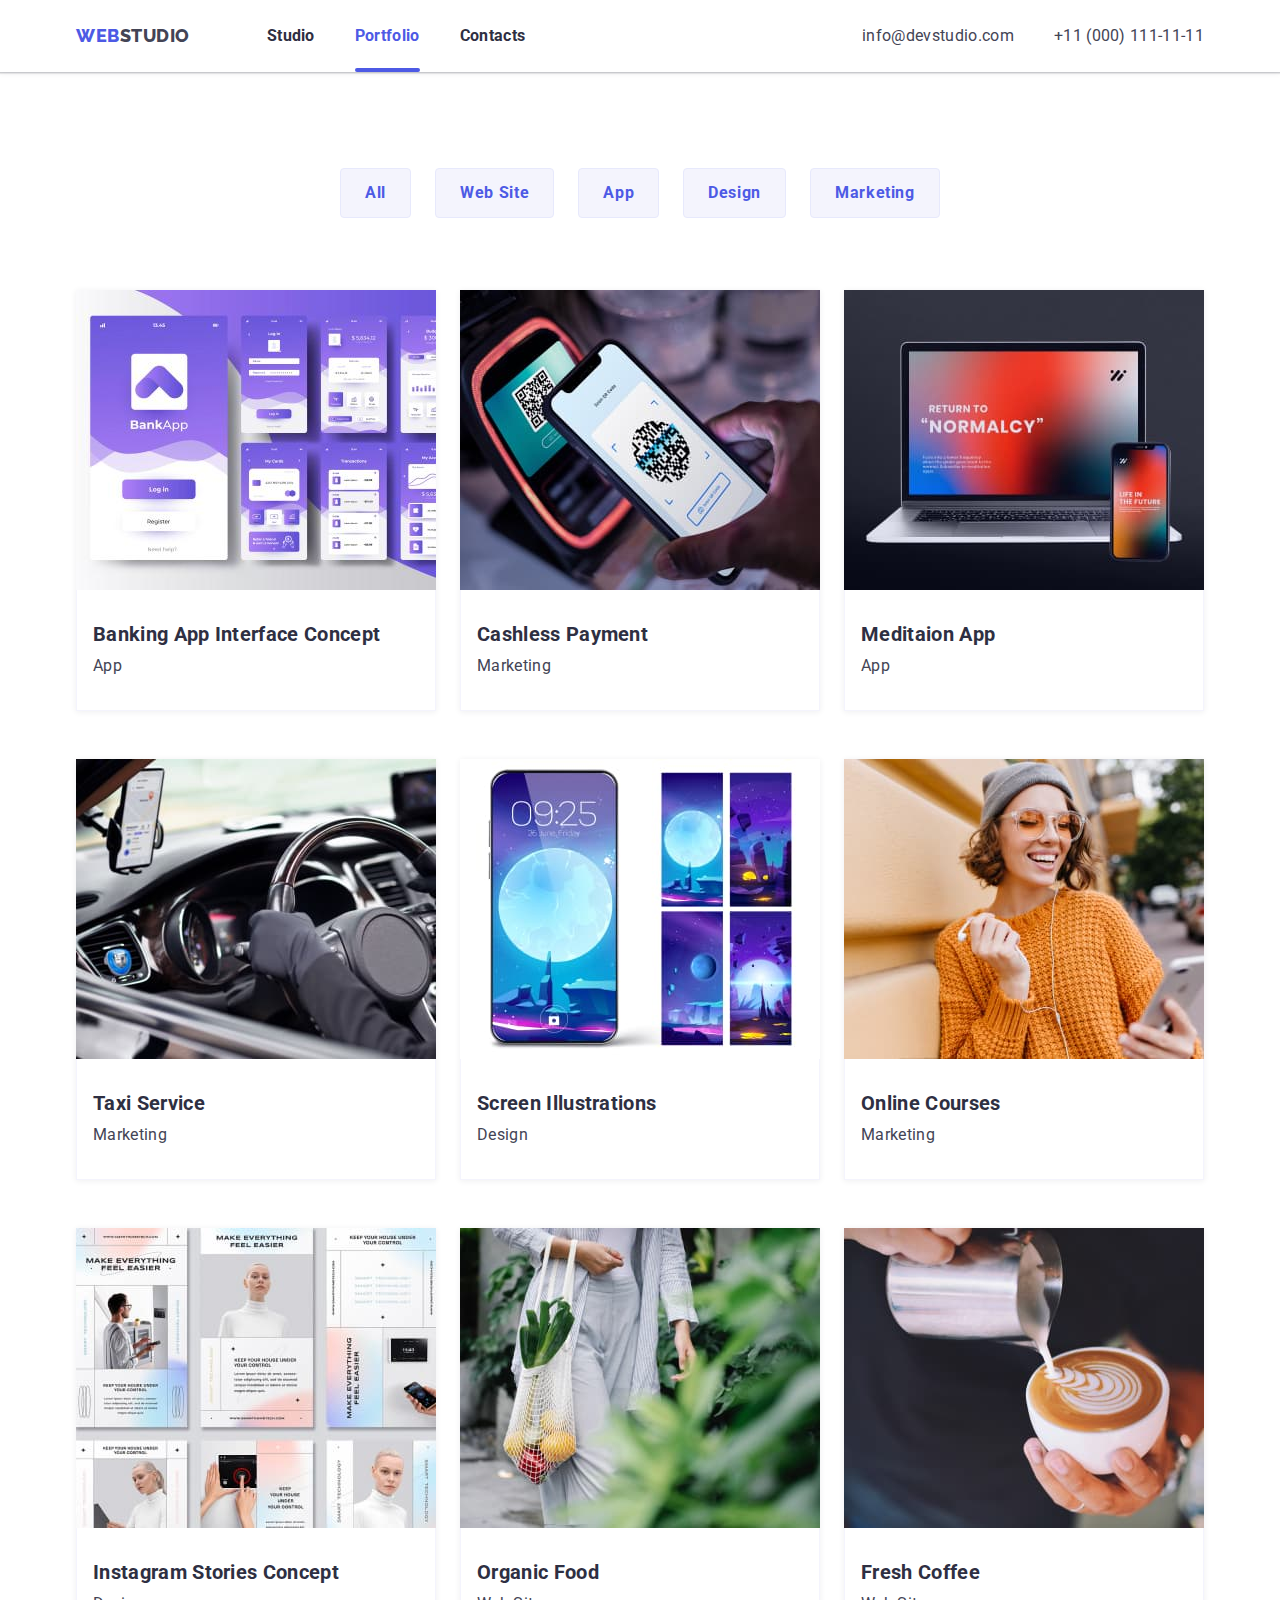
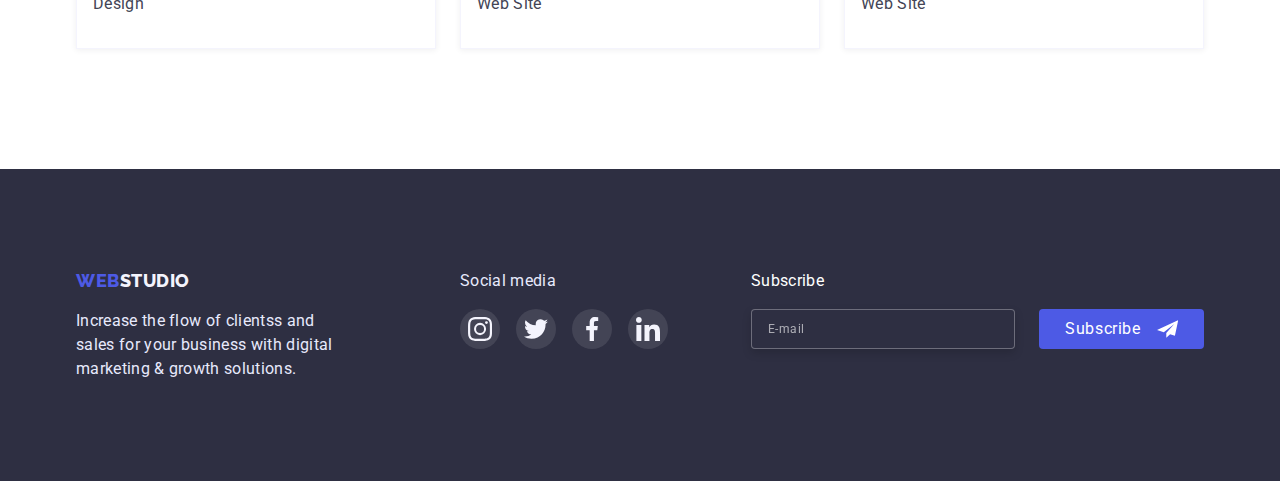
==== portfolio.html @ 7bab0cc1 "скопировал файлы в репозиторий" ====
<!DOCTYPE html>
<html lang="en">
<head>
    <meta charset="UTF-8" />
    <meta http-equiv="X-UA-Compatible" content="IE=edge" />
    <meta name="viewport" content="width=device-width, initial-scale=1.0" />
    <link rel="preconnect" href="https://fonts.googleapis.com">
    <link rel="preconnect" href="https://fonts.gstatic.com" crossorigin>
    <link href="https://fonts.googleapis.com/css2?family=Raleway:wght@800&family=Roboto:wght@400;700&display=swap"
        rel="stylesheet">
    <title>Portfolio</title>
    <link rel="stylesheet" href="./css/modern-normalize.css">
    <link rel="stylesheet" href="./css/styles.css">

</head>
<body>
    <!-- Header -->
<header class="header">
    <div class="container">
        <!--Navigation menu-->

        <nav class="nav-box">
            <a href="./index.html" class="logo">Web<span class="logo-black">Studio</span></a>
            <ul class="nav-menu">
                <li class="nav-item"><a class="nav-link" href="./index.html">Studio</a></li>
                <li class="nav-item"><a class="nav-link current" href="./portfolio.html">Portfolio</a></li>
                <li class="nav-item"><a class="nav-link" href="./index.html">Contacts</a></li>
            </ul>
        </nav>
        <ul class="menu-addres">
            <li class="addres"><a href="mailto:info@devstudio.com" class="addres-link">info@devstudio.com</a></li>
            <li class="addres"><a href="tel:+380961111111" class="addres-link">+11 (000) 111-11-11</a></li>
        </ul>   
    </div>
</header>
<!-- main -->
    <main>
        <section class="developments">
            <div class="container">
                <h1 class="visually-hidden">Our developments</h1>
                <ul class="button-list">
                    <li><button type="button" class="button-item">All</button></li>
                    <li><button type="button" class="button-item">Web Site</button></li>
                    <li><button type="button" class="button-item">App</button></li>
                    <li><button type="button" class="button-item">Design</button></li>
                    <li><button type="button" class="button-item">Marketing</button></li>
                </ul>
                <ul class="developments-list">
                    <li class="development-item">
                        <a href="#" class="development-link">
                            <div class="card-thumb">
                                <img src="./images/pr1.jpg" alt="Bank ApBanking App Interface Conceptp" width="360">
                                <div class="overlay">
                                    <p class="overlay-text">
                                        14 Stylish and User-Friendly App Design Concepts · Task Manager App · Calorie Tracker App · Exotic Fruit Ecommerce App ·
                                        Cloud Storage App
                                    </p>
                                </div>
                            </div>
                            <div class="dev-card">
                                <h2 class="text-item">Banking App Interface Concept</h2>
                                <p class="development-text">App</p>
                            </div>
                        </a>
                    </li>
                    <li class="development-item">
                        <a href="#" class="development-link">
                            <div class="card-thumb">
                                <img src="./images/pr2.jpg" alt="Cashless Payment" width="360">
                                <div class="overlay">
                                    <p class="overlay-text">
                                        14 Stylish and User-Friendly App Design Concepts · Task Manager App · Calorie Tracker App · Exotic Fruit
                                        Ecommerce App ·
                                        Cloud Storage App
                                    </p>
                                </div>
                            </div>                          
                            <div class="dev-card">
                                <h2 class="text-item">Cashless Payment</h2>
                                <p class="development-text">Marketing</p>
                            </div>
                        </a>
                    </li>
                    <li class="development-item">
                        <a href="#" class="development-link">
                            <div class="card-thumb">
                                <img src="./images/pr3.jpg" alt="Meditaion App" width="360">
                                <div class="overlay">
                                    <p class="overlay-text">
                                        14 Stylish and User-Friendly App Design Concepts · Task Manager App · Calorie Tracker App · Exotic Fruit
                                        Ecommerce App ·
                                        Cloud Storage App
                                    </p>
                                </div>
                            </div>
                            <div class="dev-card">
                                <h2 class="text-item">Meditaion App</h2>
                                <p class="development-text">App</p>
                            </div>
                        </a>
                    </li>
                    <li class="development-item">
                        <a href="#" class="development-link">
                            <div class="card-thumb">
                                <img src="./images/pr4.jpg" alt="Taxi Service" width="360">
                                <div class="overlay">
                                    <p class="overlay-text">
                                        14 Stylish and User-Friendly App Design Concepts · Task Manager App · Calorie Tracker App · Exotic Fruit
                                        Ecommerce App ·
                                        Cloud Storage App
                                    </p>
                                </div>
                            </div>                           
                            <div class="dev-card">
                                <h2 class="text-item">Taxi Service</h2>
                                <p class="development-text">Marketing</p>
                            </div>
                        </a>
                    </li>
                    <li class="development-item">
                        <a href="#" class="development-link">
                            <div class="card-thumb">
                                <img src="./images/pr5.jpg" alt="Screen Illustrations" width="360">
                                <div class="overlay">
                                    <p class="overlay-text">
                                        14 Stylish and User-Friendly App Design Concepts · Task Manager App · Calorie Tracker App · Exotic Fruit
                                        Ecommerce App ·
                                        Cloud Storage App
                                    </p>
                                </div>
                            </div>
                            <div class="dev-card">
                                <h2 class="text-item">Screen Illustrations</h2>
                                <p class="development-text">Design</p>
                            </div>
                        </a>
                    </li>
                    <li class="development-item">
                        <a href="#" class="development-link">
                            <div class="card-thumb">
                                <img src="./images/pr6.jpg" alt="Online Courses" width="360">
                                <div class="overlay">
                                    <p class="overlay-text">
                                        14 Stylish and User-Friendly App Design Concepts · Task Manager App · Calorie Tracker App · Exotic Fruit
                                        Ecommerce App ·
                                        Cloud Storage App
                                    </p>
                                </div>
                            </div>
                            <div class="dev-card">
                                <h2 class="text-item">Online Courses</h2>
                                <p class="development-text">Marketing</p>
                            </div>
                        </a>
                    </li>
                    <li class="development-item">
                        <a href="#" class="development-link">
                            <div class="card-thumb">
                                <img src="./images/pr7.jpg" alt="Instagram Stories Concept" width="360">
                                <div class="overlay">
                                    <p class="overlay-text">
                                        14 Stylish and User-Friendly App Design Concepts · Task Manager App · Calorie Tracker App · Exotic Fruit
                                        Ecommerce App ·
                                        Cloud Storage App
                                    </p>
                                </div>
                            </div>             
                            <div class="dev-card">
                                <h2 class="text-item">Instagram Stories Concept</h2>
                                <p class="development-text">Design</p>
                            </div>
                        </a>
                    </li>
                    <li class="development-item">
                        <a href="#" class="development-link">
                            <div class="card-thumb">
                                <img src="./images/pr8.jpg" alt="Organic Food" width="360">
                                <div class="overlay">
                                    <p class="overlay-text">
                                        14 Stylish and User-Friendly App Design Concepts · Task Manager App · Calorie Tracker App · Exotic Fruit
                                        Ecommerce App ·
                                        Cloud Storage App
                                    </p>
                                </div>
                            </div> 
                            <div class="dev-card">
                                <h2 class="text-item">Organic Food</h2>
                                <p class="development-text">Web Site</p>
                            </div>
                        </a>
                    </li>
                    <li class="development-item">
                        <a href="#" class="development-link">
                            <div class="card-thumb">
                                <img src="./images/pr9.jpg" alt="Fresh Coffee" width="360">
                                <div class="overlay">
                                    <p class="overlay-text">
                                        14 Stylish and User-Friendly App Design Concepts · Task Manager App · Calorie Tracker App · Exotic Fruit
                                        Ecommerce App ·
                                        Cloud Storage App
                                    </p>
                                </div>
                            </div>
                            <div class="dev-card">
                                <h2 class="text-item">Fresh Coffee</h2>
                                <p class="development-text">Web Site</p>
                            </div>
                        </a>
                    </li>
                </ul>
            </div>
        </section>
    </main>

    <!-- Footer-->
<footer class="endscreen">
    <div class="container">
        <div class="footer-content">
            <div class="logo-footer">
                <a href="./index.html" class="logo">Web<span class="logo-white">Studio</span></a>
                <p class="footer-text">
                    Increase the flow of clientss and sales for your business with digital marketing & growth solutions.
                </p>
            </div>
            <div class="footer-social">
                <p class="footer-text">Social media</p>
                <ul class="social">
                    <li class="footer-social-item">
                        <a href="" class="footer-social-link"><svg class="link-icon">
                                <use href="./images/icons.svg#instagram"></use>
                            </svg></a>
                    </li>
                    <li class="footer-social-item">
                        <a href="" class="footer-social-link"><svg class="link-icon">
                                <use href="./images/icons.svg#twitter"></use>
                            </svg></a>
                    </li>
                    <li class="footer-social-item">
                        <a href="" class="footer-social-link"><svg class="link-icon">
                                <use href="./images/icons.svg#facebook"></use>
                            </svg></a>
                    </li>
                    <li class="footer-social-item">
                        <a href="" class="footer-social-link"><svg class="link-icon">
                                <use href="./images/icons.svg#linkedin"></use>
                            </svg></a>
                    </li>
                </ul>
            </div>
            <form class="form-footer-subscribe">
                <p>Subscribe</p>
                <div class="subscribe">
                    <label>
                        <input class="mail" type="email" name="email" placeholder="E-mail" autocomplete="off" required>
                    </label>
                    <button class="subscribe-button" type="submit">Subscribe<svg width="24" height="24">
                            <use href="./images/icons.svg#send"></use>
                        </svg></button>
                </div>
            </form>
        </div>
    </div>
</footer>

    
</body>
</html>
---- css/styles.css ----
*,
::after,
::before {
  box-sizing: border-box;
  margin: 0;
  padding: 0;
}

:root {
  --main-color: #434455; /*slate*/
  --main-color-title: #2e2f42; /*navy blue*/
  --background-color: #f4f4fd; /*cloud*/
  --background-white: #ffffff; /*white*/
  --button-color: #4d5ae5; /*iris*/
  --button-color-border: #e7e9fc; /*CORNFLOWER*/
  --button-color-click: #404bbf; /*dark iris*/
  --main-icon-color: #8e8f99; /* LIGHT SLATE */
  --activ-icon-color: #31d0aa; /*Green*/

  --duration-time: 250ms;
  --timing-function: cubic-bezier(0.4, 0, 0.2, 1);
}

body {
  /* padding-top: 76px; */
  font-family: "Roboto", sans-serif;
  font-size: 16px;
  line-height: 1.5;
  background-color: var(--background-white);
  color: var(--main-color);
  letter-spacing: 0.02em;
}

a {
  text-decoration: none;
}

ul {
  list-style: none;
  margin: 0;
  padding-left: 0;
}

img {
  display: block;
  max-width: 100%;
  height: auto;
}

.container {
  /* display: flex; */
  width: 1158px;
  padding-left: 15px;
  padding-right: 15px;
  margin: 0 auto 0;
}

/* Header */
.header {
  background-color: var(--background-white);
  box-shadow: 0px 2px 1px rgba(46, 47, 66, 0.08),
    0px 1px 1px rgba(46, 47, 66, 0.16), 0px 1px 6px rgba(46, 47, 66, 0.08);
  /* position: fixed;
  width: 100%;
  top: 0;
  left: 0;
  z-index: 2; */
}

.header .container {
  display: flex;

  align-items: center;
}

.nav-box {
  display: flex;
  align-items: center;
}

.nav-link {
  display: block;
  padding-top: 24px;
  padding-bottom: 24px;
}

.logo {
  display: block;
  padding-top: 24px;
  padding-bottom: 24px;

  font-family: "Raleway", sans-serif;
  font-style: normal;
  font-weight: 800;
  font-size: 18px;
  line-height: 1.333334;
  color: var(--button-color);
  letter-spacing: 0.03em;
  text-transform: uppercase;
  text-decoration: none;
}

.logo-black {
  color: var(--main-color);
}
.logo-white {
  color: var(--background-color);
}

.nav-menu {
  display: flex;
  margin-left: 77px;
  gap: 40px;
}

.menu-addres {
  display: flex;
  margin-left: auto;
  gap: 40px;
}

.nav-item,
.addres {
  display: block;
}

.nav-link {
  position: relative;
  font-weight: 700;
  line-height: 1.5;
  color: var(--main-color-title);
  text-decoration: none;
}
.current {
  color: var(--button-color);
}

.current::after {
  content: "";
  position: absolute;
  left: 0;
  bottom: 0;

  width: 100%;
  height: 4px;

  border-radius: 2px;
  background-color: var(--button-color);
}

.addres-link {
  color: var(--main-color);
  line-height: 1.5;
  text-decoration: none;

  display: block;
  padding-top: 24px;
  padding-bottom: 24px;
}

.header .nav-link,
.header .addres-link {
  transition: color var(--duration-time) var(--timing-function);
}

.header .nav-link:focus,
.header .nav-link:hover,
.header .addres-link:hover,
.header .addres-link:focus {
  color: var(--button-color);
}

.hero {
  padding-top: 192px;
  padding-bottom: 192px;
  text-align: center;
  background-image: linear-gradient(
      to right,
      rgba(46, 47, 66, 0.7),
      rgba(46, 47, 66, 0.7)
    ),
    url(../images/overlay.jpg);
  max-width: 1600px;
  background-repeat: no-repeat;
  background-size: cover;

  margin-left: auto;
  margin-right: auto;
}

.text-hero {
  max-width: 492px;
  margin: 0 auto;
  margin-bottom: 48px;

  font-weight: 700;
  font-size: 56px;
  line-height: 1.08;
  color: #ffffff;
  text-align: center;
}

/* Button Hero */
.button-hero {
  text-align: center;
  padding: 16px 32px;

  color: #ffffff;
  background-color: var(--button-color);
  border-color: transparent;
  font-weight: 700;
  font-size: 16px;
  line-height: 1.19;
  letter-spacing: 0.04em;
  border-radius: 4px;
  cursor: pointer;
  box-shadow: 0px 4px 4px rgba(0, 0, 0, 0.15);
  transition: box-shadow var(--duration-time) var(--timing-function);
}

.button-hero:focus,
.button-hero:hover {
  box-shadow: 0px 1px 6px rgba(46, 47, 66, 0.08),
    0px 1px 1px rgba(46, 47, 66, 0.16), 0px 2px 1px rgba(46, 47, 66, 0.08);
}

.button-hero:active {
  background-color: var(--button-color-click);
  box-shadow: 0px 4px 4px rgba(0, 0, 0, 0.15);
}

/* section Feature */
.feature {
  background-color: #ffffff;
  padding-top: 120px;
}

/* hidden text */
.visually-hidden {
  position: absolute;
  white-space: nowrap;
  width: 1px;
  height: 1px;
  overflow: hidden;
  border: 0;
  padding: 0;
  clip: rect(0 0 0 0);
  clip-path: inset(50%);
  margin: -1px;
}

.feature-list {
  display: flex;
  justify-content: center;
  gap: 24px;
}

.feature-item {
  max-width: 264px;
  line-height: 1.5;
  letter-spacing: 0.02em;
  color: var(--main-color-title);
}

/* Feature Icons  */
.feature-field-icon {
  display: flex;
  justify-content: center;
  align-items: center;
  height: 112px;
  background-color: var(--background-color);
}
.feature-icon {
  width: 64px;
  height: 64px;
}

.text-section {
  margin-bottom: 72px;

  font-weight: 700;
  font-size: 36px;
  line-height: 1.111112;
  text-transform: capitalize;
  color: var(--main-color);
  text-align: center;
}
.feature-item > .text-item {
  margin-top: 8px;
}
.text-item {
  font-weight: 700;
  font-size: 20px;
  line-height: 1.2;
  color: var(--main-color-title);
  text-transform: capitalize;
  margin-bottom: 8px;
}

.text-features {
  color: var(--main-color);
}

/* section Projects */
.projects {
  margin: 0 auto;
  padding-top: 120px;
  padding-bottom: 120px;
}

.projects-list {
  display: flex;
  justify-content: center;
  gap: 24px;
}

/* section Team */

.team {
  background-color: var(--background-color);
  margin: 0 auto;
  padding-top: 120px;
  padding-bottom: 120px;
}

.team-list {
  display: flex;
  justify-content: center;
  gap: 24px;
}

.team-item {
  display: flex;
  flex-direction: column;
  background-color: #ffffff;
  box-shadow: 0px 1px 6px rgba(46, 47, 66, 0.08),
    0px 1px 1px rgba(46, 47, 66, 0.16), 0px 2px 1px rgba(46, 47, 66, 0.08);
  border-radius: 0px 0px 4px 4px;
}

.card {
  padding: 32px 16px;
  text-align: center;
}

.social {
  display: flex;
  justify-content: center;
  align-items: center;
  justify-content: space-between;
  margin-top: 12px;
}

.social-link {
  display: flex;
  justify-content: center;
  align-items: center;
  width: 40px;
  height: 40px;
  border-radius: 50%;
  background-color: var(--button-color);
  cursor: pointer;

  transition: background-color var(--duration-time) var(--timing-function);
}

.link-icon {
  display: block;
  height: 16px;
  width: 16px;
}

.social-link:hover,
.social-link:focus {
  background-color: var(--activ-icon-color);
}

/* clients */
.clients {
  padding-top: 120px;
  padding-bottom: 120px;
}

.clients-list {
  display: flex;
  justify-content: center;
  align-items: center;
  gap: 24px;
}

.clients-item {
  width: 168px;
  height: 88px;
}

.clients-link {
  display: flex;
  justify-content: center;
  align-items: center;
  border: 1px solid var(--main-icon-color);
  border-radius: 4px;
  height: 100%;
  width: 100%;

  transition: border-color var(--duration-time) var(--timing-function);
}
.clients-icon {
  width: 104px;
  height: 56px;
  fill: var(--main-icon-color);

  transition: fill var(--duration-time) var(--timing-function);
}

.clients-link:focus,
.clients-link:hover {
  border-color: var(--button-color);
}
.clients-link:focus .clients-icon,
.clients-link:hover .clients-icon {
  fill: var(--button-color);
}

/* footer */
.endscreen {
  background-color: var(--main-color-title);
  padding-top: 100px;
  padding-bottom: 100px;
}

.footer-content {
  display: flex;
}

.logo-footer {
  display: inline-block;
  margin-right: 120px;
}

.logo-footer .logo {
  padding: 0;
}

.footer-text {
  line-height: 1.5;
  color: var(--button-color-border);
  max-width: 264px;
  margin-top: 16px;
}
.footer-social {
  width: 208px;
}

.footer-social > .footer-text {
  margin-top: 0;
  font-weight: 400;
}
.footer-social > .social {
  margin-top: 16px;
  gap: 16px;
}

.footer-social-link {
  display: flex;
  justify-content: center;
  align-items: center;
  width: 40px;
  height: 40px;
  border-radius: 50%;
  background-color: rgba(255, 255, 255, 0.1);

  transition: background-color var(--duration-time) var(--timing-function);
}

.footer-social-link .link-icon {
  display: block;
  height: 24px;
  width: 24px;
}

.footer-social-link:hover,
.footer-social-link:focus {
  background-color: var(--activ-icon-color);
}

.subscribe {
  display: flex;
  gap: 24px;
  align-items: center;
}

.form-footer-subscribe {
  margin-left: auto;
  color: var(--background-white);
}

.form-footer-subscribe p {
  margin-bottom: 16px;
}

.form-footer-subscribe input {
  border: 1px solid rgba(255, 255, 255, 0.3);
  filter: drop-shadow(0px 4px 4px rgba(0, 0, 0, 0.15));
  border-radius: 4px;
  background-color: var(--main-color-title);

  letter-spacing: 0.04em;
  font-size: 12px;
  line-height: 2;
  color: var(--background-white);

  width: 264px;
  height: 40px;
  padding-top: 8px;
  padding-bottom: 8px;
  padding-left: 16px;
}

.form-footer-subscribe input::placeholder {
  color: rgba(255, 255, 255, 0.6);
  letter-spacing: 0.04em;
}

.subscribe-button {
  cursor: pointer;
  display: flex;
  justify-content: center;
  align-items: center;
  gap: 16px;
  width: 165px;
  height: 40px;

  background: var(--button-color);
  color: var(--background-white);
  border-color: transparent;
  border-radius: 4px;
  padding: 8px 24px;
  line-height: 1.5;
  letter-spacing: 0.04em;

  transition: background-color var(--duration-time) var(--timing-function);
}
.subscribe-button:hover,
.subscribe-button:focus {
  background-color: var(--button-color-click);
}

.backdrop {
  position: fixed;
  left: 0;
  top: 0;
  width: 100%;
  height: 100%;

  transition: opacity var(--duration-time) var(--timing-function);

  background-color: rgba(46, 47, 66, 0.4);
}

.backdrop.is-hidden {
  opacity: 0;
  pointer-events: none;
}

.modal {
  width: 408px;
  height: 584px;
  padding: 72px 24px 24px 24px;

  position: absolute;
  left: 50%;
  top: 50%;
  transform: translate(-50%, -50%) scale(1) rotate(0);

  transition: transform var(--duration-time) var(--timing-function);

  background-color: #fcfcfc;
  box-shadow: 0px 1px 1px rgba(0, 0, 0, 0.14), 0px 1px 3px rgba(0, 0, 0, 0.12),
    0px 2px 1px rgba(0, 0, 0, 0.2);
  border-radius: 4px;
}
.modal-title {
  text-align: center;
  margin-bottom: 14px;
  color: var(--main-color-title);
}
.modal-form {
  font-size: 12px;
  line-height: 1.16667;
  letter-spacing: 0.04em;
}

.modal-label {
  margin-bottom: 4px;
  display: inline-block;
  /* line-height: 1.16667; */
  color: var(--main-icon-color);
}

.modal-wrap {
  position: relative;
  margin-bottom: 8px;
}

.modal-wrap-coment {
  margin-bottom: 16px;
}
.modal-icon {
  position: absolute;
  top: 50%;
  left: 19px;
  transform: translateY(-50%);
  fill: var(--main-color-title);
  width: 18px;
  height: 24px;
  transition: fill var(--duration-time) var(--timing-function);
}

.form-input,
.form-textarea {
  width: 100%;
  border: 1px solid rgba(33, 33, 33, 0.2);
  border-radius: 4px;
  height: 40px;

  font-size: 12px;

  transition: border var(--duration-time) var(--timing-function);
}
.form-input {
  height: 40px;
  padding: 12px 12px 12px 40px;
}
.form-textarea {
  display: block;
  resize: none;

  height: 120px;
  padding: 8px 16px;

  font-size: 12px;
  line-height: 1.33;
  letter-spacing: 0.04em;
}

.form-input:focus,
.form-textarea:focus {
  outline: none;
  border-color: var(--button-color);
}
.form-input:focus + .modal-icon {
  fill: var(--button-color);
}

.form-textarea::placeholder {
  color: rgba(117, 117, 117, 0.5);
}
/* Check Box */
.check {
  margin-bottom: 24px;
}
.check-lable {
  display: flex;
  align-items: center;
  cursor: pointer;
}
.check-box {
  display: inline-block;
  margin-right: 8px;

  width: 16px;
  height: 16px;
  border: 1.25px solid var(--main-color-title);
  border-radius: 2px;
  background-color: var(--background-white);

  transition: background-color var(--duration-time) var(--timing-function),
    background-image var(--duration-time) var(--timing-function);
}
/* 
.check-icon {
  position: absolute;
  width: 16px;
  height: 16px;
  top: 0;
  left: 0;
} */
.check-input:checked + .check-box {
  border-color: var(--button-color-click);
  background-color: var(--button-color-click);
  background-image: url("../images/check-on.svg");
  background-position: 50% 50%;
  background-origin: border-box;
}
/* .check_input:checked + .check-icon {
  fill: var(--background-white);
} */

.check-input:hover .check-lable {
  color: var(--button-color);
}
.modal-link {
  color: var(--button-color);
  text-decoration: underline;
}
.modal-button {
  display: block;
  height: 56px;
  width: 169px;
  margin: 0 auto;
  background-color: var(--button-color);
  box-shadow: 0px 4px 4px rgba(0, 0, 0, 0.15);
  border-radius: 4px;
  border: 1px solid transparent;

  font-size: 16px;
  color: var(--background-white);
  text-align: center;

  cursor: pointer;
}

.modal-button:hover,
.modal-button:focus {
  background-color: var(--button-color-click);
}

/* Backdrop is hidden */
.backdrop.is-hidden .modal {
  transform: translate(-50%, -50%) scale(0.2) rotate(180deg);
}

/* button Modal-close */
.modal-close {
  position: absolute;
  top: 24px;
  right: 24px;

  display: flex;
  width: 24px;
  height: 24px;
  justify-content: center;
  align-items: center;
  cursor: pointer;

  background-color: var(--button-color-border);
  border: 1px solid rgba(0, 0, 0, 0.1);
  border-radius: 50%;
  box-shadow: none;

  transition: box-shadow var(--duration-time) var(--timing-function);
}

.close-icon {
  width: 8px;
  height: 8px;
  fill: #000000;
  /* transition: fill var(--duration-time) var(--timing-function); */
}

.modal-close:hover,
.modal-close:focus {
  box-shadow: 0px 1px 6px rgba(46, 47, 66, 0.08),
    0px 1px 1px rgba(46, 47, 66, 0.16), 0px 2px 1px rgba(46, 47, 66, 0.08);
}

.modal-close:active {
  background-color: var(--button-color-click);
}
.modal-close:active > .close-icon {
  fill: #fff;
}

/* Portfolio */

.developments {
  padding-top: 96px;
  padding-bottom: 120px;
}
/* Portfolio buttom */

.button-list {
  display: flex;
  justify-content: center;
  margin-bottom: 72px;
  gap: 24px;
}

.button-item {
  cursor: pointer;
  background: var(--background-color);
  border: 1px solid var(--button-color-border);
  border-radius: 4px;
  font-weight: 700;
  font-size: 16px;
  line-height: 1.5;
  text-align: center;
  letter-spacing: 0.04em;
  color: var(--button-color);

  padding: 12px 24px;
  transition-property: background-color, border, color, box-shadow;
  transition-duration: var(--duration-time);
  transition-timing-function: var(--timing-function);
}

.button-item:hover,
.button-item:focus {
  background-color: var(--button-color);
  border: 1px solid transparent;
  color: #ffffff;
  box-shadow: 0px 3px 1px rgba(0, 0, 0, 0.1), 0px 2px 1px rgba(0, 0, 0, 0.08),
    0px 2px 2px rgba(0, 0, 0, 0.12);
}
.button-item:active {
  background-color: var(--button-color-click);
}

/* Development card list */

.developments-list {
  display: flex;
  flex-wrap: wrap;
  column-gap: 24px;
  row-gap: 48px;
}

.development-item {
  display: flex;
  flex-direction: column;
}

.development-link {
  border: none;
  box-shadow: 0px 1px 6px rgba(46, 47, 66, 0.08);

  transition: box-shadow var(--duration-time) var(--timing-function);
}

.development-link:hover,
.development-link:focus {
  box-shadow: 0px 1px 6px rgba(46, 47, 66, 0.08),
    0px 1px 1px rgba(46, 47, 66, 0.16), 0px 2px 1px rgba(46, 47, 66, 0.08);
}

.card-thumb {
  display: block;
  width: 360px;

  position: relative;
  overflow: hidden;
}

.overlay {
  /* display: block; */

  padding: 40px 32px 164px 32px;
  background-color: var(--button-color);

  position: absolute;
  top: 0;
  left: 0;

  transform: translateY(100%);
  transition: transform var(--duration-time) var(--timing-function);
}

.development-link:hover .overlay,
.development-link:focus .overlay {
  transform: translate(0);
}

.overlay-text {
  color: var(--background-color);
}

.dev-card {
  padding: 32px 16px;
  border-left: 1px solid var(--background-color);
  border-right: 1px solid var(--background-color);
  border-bottom: 1px solid var(--background-color);
}

.development-text {
  line-height: 1.5;
  color: var(--main-color);
}
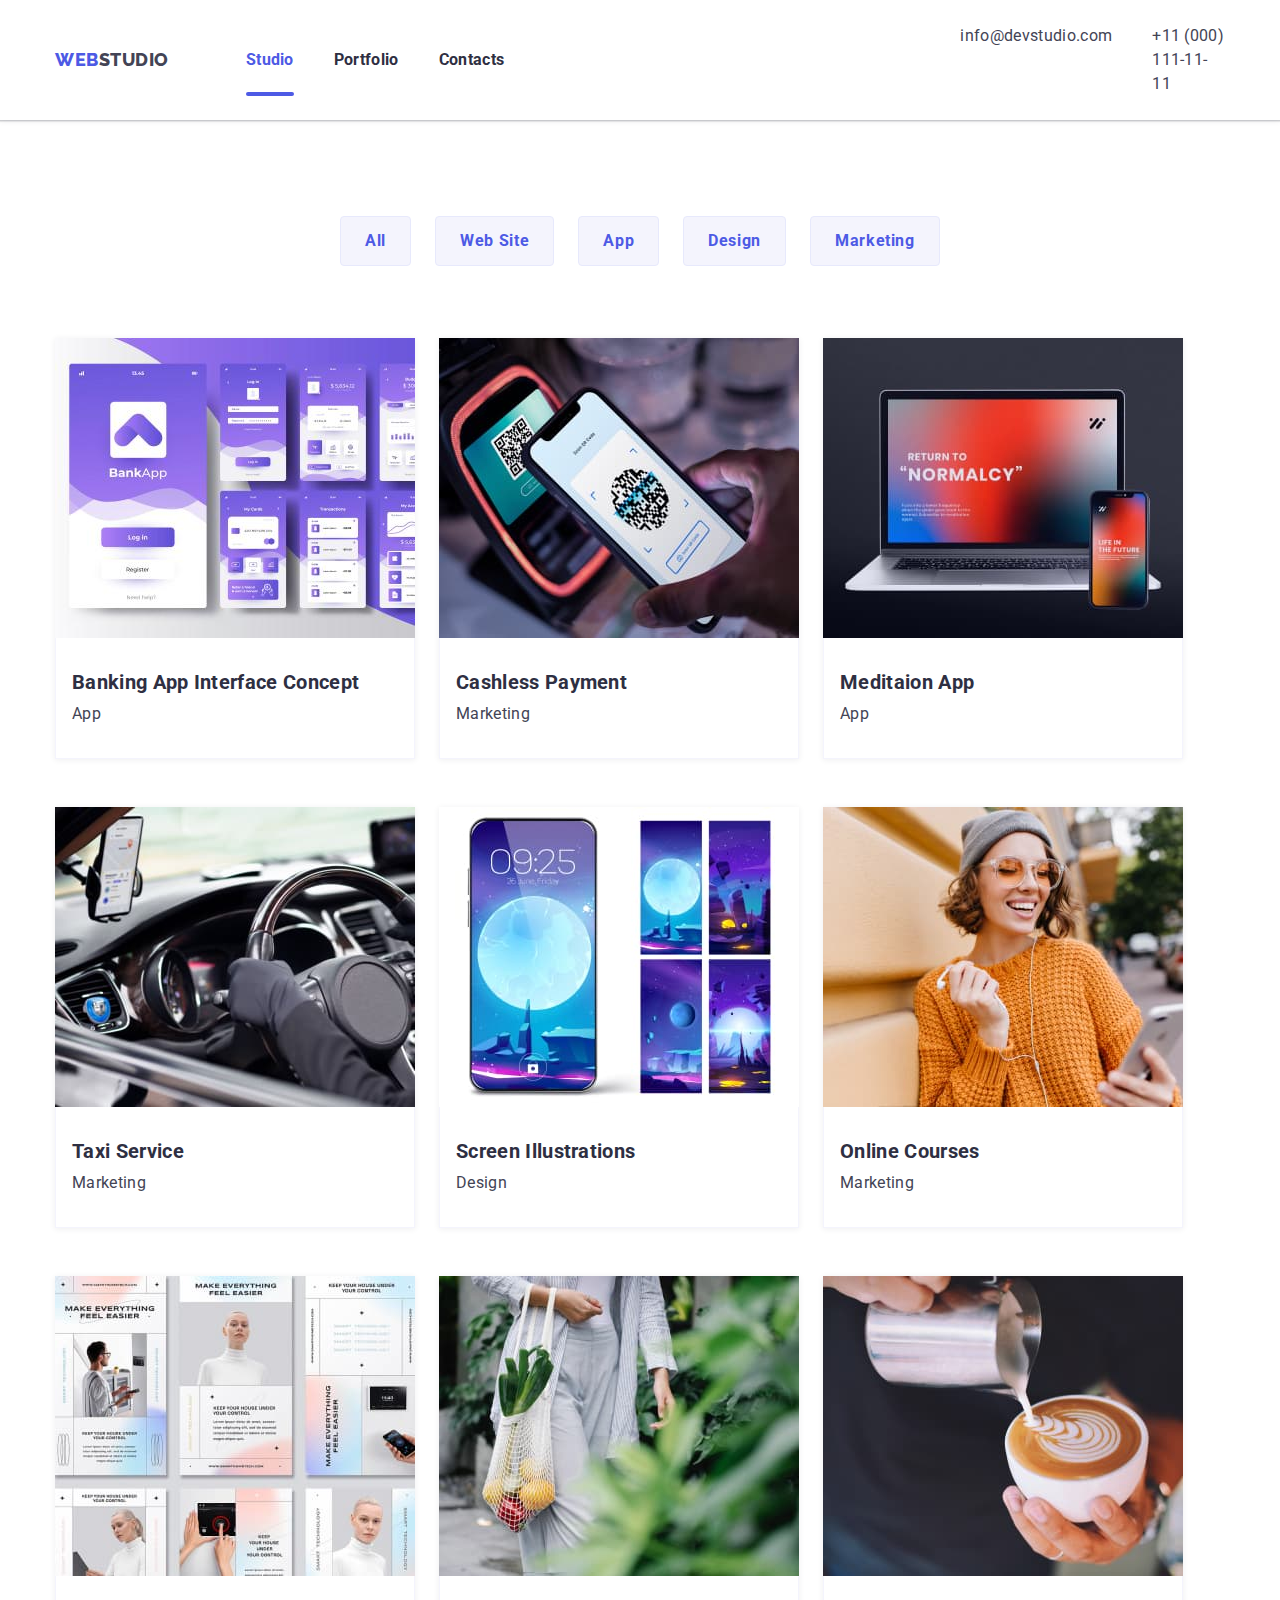
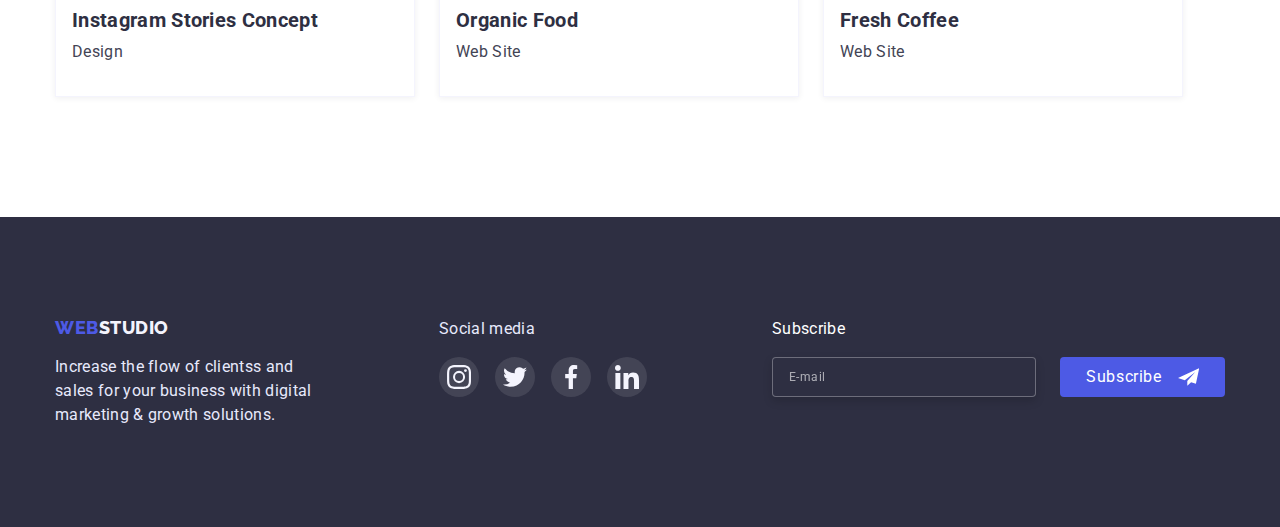
==== commit dbfb35db: "оформил Header для мобильной версии" ====
--- a/portfolio.html
+++ b/portfolio.html
@@ -21,18 +21,82 @@
 
         <nav class="nav-box">
             <a href="./index.html" class="logo">Web<span class="logo-black">Studio</span></a>
+            <button type="button" class="open-menu-btn js-open-menu" aria-expanded="false" aria-controls="mobile-menu">
+                <svg class="header-icon">
+                    <use href="./images/icons.svg#icon-charm_menu-hamburger"></use>
+                </svg>
+            </button>
             <ul class="nav-menu">
-                <li class="nav-item"><a class="nav-link" href="./index.html">Studio</a></li>
-                <li class="nav-item"><a class="nav-link current" href="./portfolio.html">Portfolio</a></li>
+                <li class="nav-item"><a class="nav-link current" href="./index.html">Studio</a></li>
+                <li class="nav-item"><a class="nav-link" href="./portfolio.html">Portfolio</a></li>
                 <li class="nav-item"><a class="nav-link" href="./index.html">Contacts</a></li>
             </ul>
         </nav>
         <ul class="menu-addres">
             <li class="addres"><a href="mailto:info@devstudio.com" class="addres-link">info@devstudio.com</a></li>
             <li class="addres"><a href="tel:+380961111111" class="addres-link">+11 (000) 111-11-11</a></li>
-        </ul>   
+        </ul>
+    </div>
+
+    <!-- mobile menu -->
+
+    <div class="mob-menu js-menu-container" id="mobile-menu">
+        <button type="button" class="close-mob-menu js-close-menu">
+            <svg class="close-icon">
+                <use href="./images/icons.svg#close"></use>
+            </svg></button>
+        <div class="mobile-menu">
+            <ul class="mob-nav-list">
+                <li class="mob-nav-item"><a class="mob-nav-link" href="./index.html">Studio</a></li>
+                <li class="mob-nav-item"><a class="mob-nav-link" href="./portfolio.html">Portfolio</a></li>
+                <li class="mob-nav-item"><a class="mob-nav-link" href="./index.html">Contacts</a></li>
+            </ul>
+
+            <div class="mob-addres ">
+                <ul class="mob-addres-list">
+                    <li class="mob-addres-item"><a href="tel:+380961111111" class="mob-tel-link">+11 (000) 111-11-11</a>
+                    </li>
+                    <li class="mob-addres-item"><a href="mailto:info@devstudio.com"
+                            class="mob-addres-link">info@devstudio.com</a></li>
+                </ul>
+            </div>
+            <div class="mob-social">
+                <ul class="mob-social-list">
+                    <li>
+                        <a href="" class="mob-social-link">
+                            <svg class="mob-social-icon">
+                                <use href="./images/icons.svg#instagram"></use>
+                            </svg>
+                        </a>
+                    </li>
+                    <li>
+                        <a href="" class="mob-social-link">
+                            <svg class="mob-social-icon">
+                                <use href="./images/icons.svg#twitter"></use>
+                            </svg>
+                        </a>
+                    </li>
+                    <li>
+                        <a href="" class="mob-social-link">
+                            <svg class="mob-social-icon">
+                                <use href="./images/icons.svg#facebook"></use>
+                            </svg>
+                        </a>
+                    </li>
+                    <li>
+                        <a href="" class="mob-social-link">
+                            <svg class="mob-social-icon">
+                                <use href="./images/icons.svg#linkedin"></use>
+                            </svg>
+                        </a>
+                    </li>
+                </ul>
+            </div>
+        </div>
     </div>
 </header>
+
+
 <!-- main -->
     <main>
         <section class="developments">
@@ -261,7 +325,7 @@
         </div>
     </div>
 </footer>
-
+<script src="./js/mobile-menu.js"></script>
     
 </body>
 </html>--- a/css/styles.css
+++ b/css/styles.css
@@ -46,13 +46,33 @@
   max-width: 100%;
   height: auto;
 }
+.header .container {
+  display: flex;
+  align-items: center;
+}
 
 .container {
   /* display: flex; */
-  width: 1158px;
-  padding-left: 15px;
-  padding-right: 15px;
-  margin: 0 auto 0;
+  /* min-width: 320px; */
+  width: 100%;
+  padding: 0 15px;
+  margin-left: auto;
+  margin-right: auto;
+}
+@media screen and (min-width: 428px) {
+  .container {
+    max-width: 428px;
+  }
+}
+@media screen and (min-width: 768px) {
+  .container {
+    max-width: 768px;
+  }
+}
+@media screen and (min-width: 1200px) {
+  .container {
+    max-width: 1200px;
+  }
 }
 
 /* Header */
@@ -60,22 +80,12 @@
   background-color: var(--background-white);
   box-shadow: 0px 2px 1px rgba(46, 47, 66, 0.08),
     0px 1px 1px rgba(46, 47, 66, 0.16), 0px 1px 6px rgba(46, 47, 66, 0.08);
-  /* position: fixed;
+}
+
+.nav-box {
+  display: flex;
+  align-items: center;
   width: 100%;
-  top: 0;
-  left: 0;
-  z-index: 2; */
-}
-
-.header .container {
-  display: flex;
-
-  align-items: center;
-}
-
-.nav-box {
-  display: flex;
-  align-items: center;
 }
 
 .nav-link {
@@ -93,7 +103,8 @@
   font-style: normal;
   font-weight: 800;
   font-size: 18px;
-  line-height: 1.333334;
+  line-height: 1.2222223;
+  /* line-height: 1.333334; */
   color: var(--button-color);
   letter-spacing: 0.03em;
   text-transform: uppercase;
@@ -106,22 +117,208 @@
 .logo-white {
   color: var(--background-color);
 }
-
-.nav-menu {
-  display: flex;
-  margin-left: 77px;
+/* Icon Hamburger */
+.header-icon {
+  width: 32px;
+  height: 22px;
+
+  display: inline-block;
+  stroke-width: 0;
+  stroke: currentColor;
+  fill: currentColor;
+}
+
+.open-menu-btn {
+  cursor: pointer;
+  margin-left: auto;
+  background-color: var(--background-white);
+  border-color: var(--background-white);
+  border-width: 0;
+  fill: var(--main-color-title);
+}
+
+.open-menu-btn:hover,
+.open-menu-btn:focus {
+  color: var(--button-color);
+}
+@media screen and (min-width: 768px) {
+  .open-menu-btn {
+    display: none;
+  }
+}
+
+/* mobMenu */
+
+.mob-menu {
+  position: fixed;
+  top: 0;
+  left: 0;
+  z-index: 999;
+  width: 100vw;
+  height: 100vh;
+  /* height: 796px; */
+
+  background-color: var(--background-white);
+  padding: 40px;
+  padding-top: 80px;
+  display: flex;
+  flex-direction: column;
+  justify-content: space-between;
+  overflow-y: auto;
+
+  transform: translateX(100%);
+  transition: transform var(--duration-time) var(--timing-function);
+}
+.mob-menu.is-open {
+  transform: translateX(0);
+}
+
+@media screen and (min-width: 768px) {
+  .mob-menu {
+    display: none;
+  }
+}
+.mobile-menu {
+  display: flex;
+  flex-direction: column;
+  height: 100%;
+}
+
+.close-mob-menu {
+  position: fixed;
+  top: 40px;
+  right: 40px;
+
+  display: flex;
+  width: 24px;
+  height: 24px;
+  justify-content: center;
+  align-items: center;
+  cursor: pointer;
+
+  background-color: var(--button-color-border);
+  border: 1px solid rgba(0, 0, 0, 0.1);
+  border-radius: 50%;
+  box-shadow: none;
+
+  transition: box-shadow var(--duration-time) var(--timing-function);
+}
+.close-mob-menu:focus,
+.close-mob-menu:hover {
+  outline: none;
+  background-color: var(--button-color);
+  fill: var(--background-white);
+}
+.close-mob-menu:focus > .close-icon,
+.close-mob-menu:hover > .close-icon {
+  fill: var(--background-color);
+}
+
+.mob-nav-list {
+  display: flex;
+  flex-direction: column;
   gap: 40px;
 }
-
-.menu-addres {
-  display: flex;
-  margin-left: auto;
+.mob-nav-link {
+  font-weight: 700;
+  font-size: 36px;
+  line-height: 1.11;
+  letter-spacing: 0.02em;
+  text-transform: capitalize;
+  color: var(--main-color-title);
+  outline: none;
+}
+
+.mob-nav-link:hover,
+.mob-nav-link:focus {
+  color: var(--button-color);
+}
+.mob-addres {
+  margin-top: auto;
+}
+.mob-addres-list {
+  display: flex;
+  flex-direction: column;
   gap: 40px;
+}
+.mob-addres-item {
+  display: block;
+}
+.mob-tel-link {
+  height: 100%;
+  color: var(--main-color);
+  font-weight: 700;
+  font-size: 36px;
+  line-height: 1.11;
+  text-decoration: none;
+}
+.mob-addres-link {
+  font-size: 20px;
+  line-height: 1.2;
+  color: var(--main-color);
+}
+.mob-addres-link:focus,
+.mob-addres-link:hover,
+.mob-tel-link:focus,
+.mob-tel-link:hover {
+  color: var(--button-color);
+  outline: none;
+}
+.mob-social {
+  margin-top: 48px;
+}
+.mob-social-list {
+  display: flex;
+  gap: 56px;
+}
+.mob-social-link {
+  display: flex;
+  justify-content: center;
+  align-items: center;
+  width: 40px;
+  height: 40px;
+  border-radius: 50%;
+  background-color: var(--button-color);
+  cursor: pointer;
+}
+.mob-social-link:focus {
+  background-color: var(--button-color-click);
+  outline: none;
+}
+.mob-social-icon {
+  height: 24px;
+  width: 24px;
+  /* fill: var(--background-white); */
+  /* background-color: var(--button-color); */
 }
 
 .nav-item,
 .addres {
   display: block;
+}
+
+.nav-menu {
+  display: none;
+}
+
+@media screen and (min-width: 1200px) {
+  .nav-menu {
+    display: flex;
+    margin-left: 77px;
+    gap: 40px;
+  }
+}
+
+.menu-addres {
+  display: none;
+}
+
+@media screen and (min-width: 1200px) {
+  .menu-addres {
+    display: flex;
+    margin-left: auto;
+    gap: 40px;
+  }
 }
 
 .nav-link {
@@ -731,10 +928,9 @@
 }
 
 /* button Modal-close */
+.close-mob-menu,
 .modal-close {
   position: absolute;
-  top: 24px;
-  right: 24px;
 
   display: flex;
   width: 24px;
@@ -749,6 +945,10 @@
   box-shadow: none;
 
   transition: box-shadow var(--duration-time) var(--timing-function);
+}
+.modal-close {
+  top: 24px;
+  right: 24px;
 }
 
 .close-icon {
@@ -764,11 +964,19 @@
     0px 1px 1px rgba(46, 47, 66, 0.16), 0px 2px 1px rgba(46, 47, 66, 0.08);
 }
 
-.modal-close:active {
+.modal-close:active,
+.close-mob-menu:active {
   background-color: var(--button-color-click);
 }
-.modal-close:active > .close-icon {
+.modal-close:active > .close-icon,
+.close-mob-menu:active > .close-icon {
   fill: #fff;
+}
+
+.is-hidden {
+  opacity: 0;
+  pointer-events: none;
+  visibility: hidden;
 }
 
 /* Portfolio */
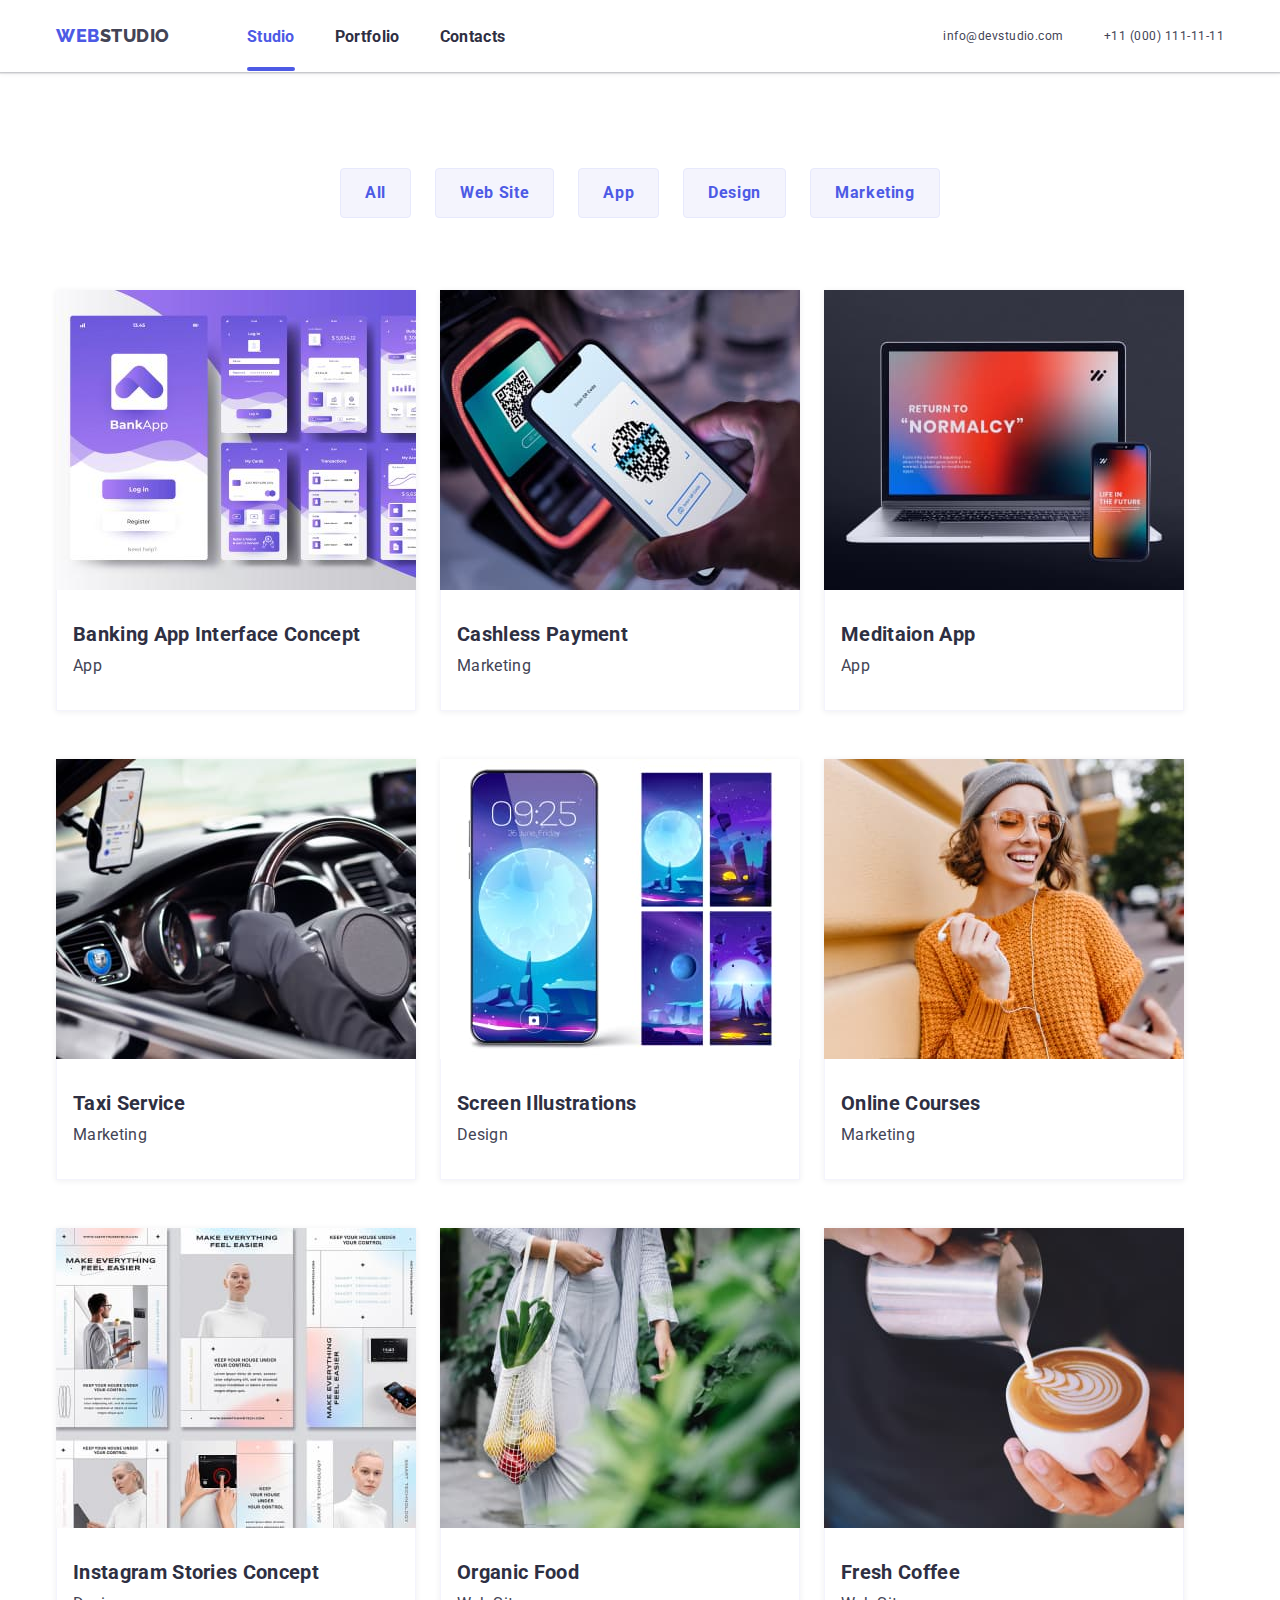
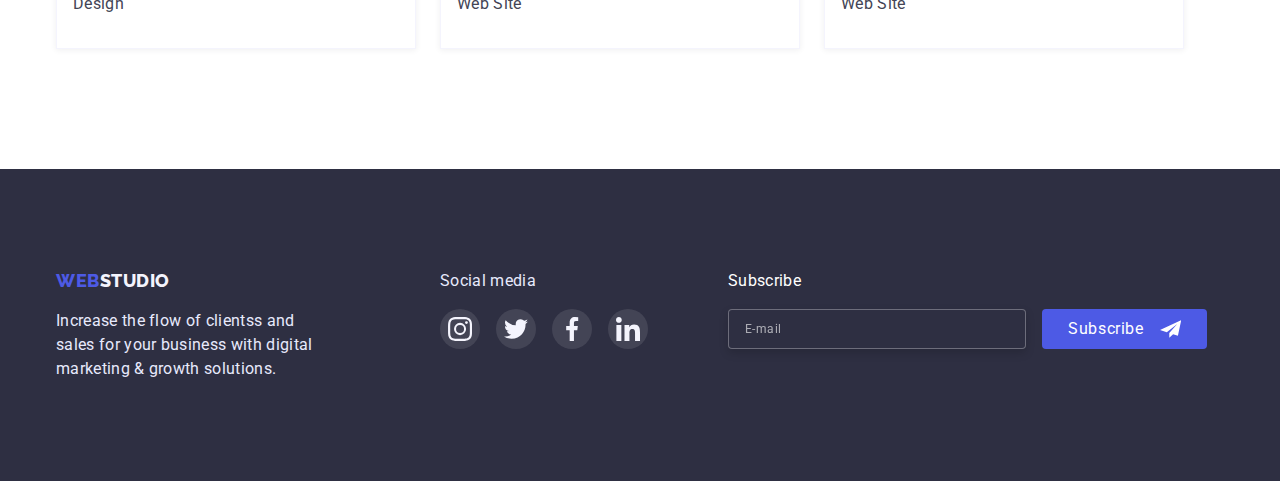
==== commit 0e93b8fa: "Footer для всех версий" ====
--- a/portfolio.html
+++ b/portfolio.html
@@ -280,36 +280,39 @@
 <footer class="endscreen">
     <div class="container">
         <div class="footer-content">
-            <div class="logo-footer">
-                <a href="./index.html" class="logo">Web<span class="logo-white">Studio</span></a>
-                <p class="footer-text">
-                    Increase the flow of clientss and sales for your business with digital marketing & growth solutions.
-                </p>
-            </div>
-            <div class="footer-social">
-                <p class="footer-text">Social media</p>
-                <ul class="social">
-                    <li class="footer-social-item">
-                        <a href="" class="footer-social-link"><svg class="link-icon">
-                                <use href="./images/icons.svg#instagram"></use>
-                            </svg></a>
-                    </li>
-                    <li class="footer-social-item">
-                        <a href="" class="footer-social-link"><svg class="link-icon">
-                                <use href="./images/icons.svg#twitter"></use>
-                            </svg></a>
-                    </li>
-                    <li class="footer-social-item">
-                        <a href="" class="footer-social-link"><svg class="link-icon">
-                                <use href="./images/icons.svg#facebook"></use>
-                            </svg></a>
-                    </li>
-                    <li class="footer-social-item">
-                        <a href="" class="footer-social-link"><svg class="link-icon">
-                                <use href="./images/icons.svg#linkedin"></use>
-                            </svg></a>
-                    </li>
-                </ul>
+            <div class="footer-tablet">
+                <div class="logo-footer">
+                    <a href="./index.html" class="logo">Web<span class="logo-white">Studio</span></a>
+                    <p class="footer-text">
+                        Increase the flow of clientss and sales for your business with digital marketing & growth
+                        solutions.
+                    </p>
+                </div>
+                <div class="footer-social">
+                    <p class="footer-text">Social media</p>
+                    <ul class="social">
+                        <li class="footer-social-item">
+                            <a href="" class="footer-social-link"><svg class="link-icon">
+                                    <use href="./images/icons.svg#instagram"></use>
+                                </svg></a>
+                        </li>
+                        <li class="footer-social-item">
+                            <a href="" class="footer-social-link"><svg class="link-icon">
+                                    <use href="./images/icons.svg#twitter"></use>
+                                </svg></a>
+                        </li>
+                        <li class="footer-social-item">
+                            <a href="" class="footer-social-link"><svg class="link-icon">
+                                    <use href="./images/icons.svg#facebook"></use>
+                                </svg></a>
+                        </li>
+                        <li class="footer-social-item">
+                            <a href="" class="footer-social-link"><svg class="link-icon">
+                                    <use href="./images/icons.svg#linkedin"></use>
+                                </svg></a>
+                        </li>
+                    </ul>
+                </div>
             </div>
             <form class="form-footer-subscribe">
                 <p>Subscribe</p>
--- a/css/styles.css
+++ b/css/styles.css
@@ -53,9 +53,9 @@
 
 .container {
   /* display: flex; */
-  /* min-width: 320px; */
+  min-width: 320px;
   width: 100%;
-  padding: 0 15px;
+  padding: 0 16px;
   margin-left: auto;
   margin-right: auto;
 }
@@ -104,7 +104,6 @@
   font-weight: 800;
   font-size: 18px;
   line-height: 1.2222223;
-  /* line-height: 1.333334; */
   color: var(--button-color);
   letter-spacing: 0.03em;
   text-transform: uppercase;
@@ -174,6 +173,9 @@
 }
 
 @media screen and (min-width: 768px) {
+  .logo {
+    line-height: 1.3333334;
+  }
   .mob-menu {
     display: none;
   }
@@ -297,9 +299,63 @@
   display: block;
 }
 
+.menu-addres {
+  display: none;
+}
+
 .nav-menu {
   display: none;
 }
+.addres-link {
+  color: var(--main-color);
+  line-height: 1.5;
+  text-decoration: none;
+
+  display: block;
+  padding-top: 24px;
+  padding-bottom: 24px;
+}
+
+.header .nav-link,
+.header .addres-link {
+  transition: color var(--duration-time) var(--timing-function);
+}
+
+.header .nav-link:focus,
+.header .nav-link:hover,
+.header .addres-link:hover,
+.header .addres-link:focus {
+  color: var(--button-color);
+}
+
+/*       Screen >= 768 px      */
+
+@media screen and (min-width: 768px) {
+  .nav-menu {
+    display: flex;
+    margin-left: 123px;
+    gap: 40px;
+  }
+  .menu-addres {
+    display: flex;
+    flex-direction: column;
+    margin-left: auto;
+    gap: 4px;
+  }
+  .addres-link {
+    padding: 0;
+
+    font-size: 12px;
+    line-height: 1.333334;
+    letter-spacing: 0.04em;
+    color: var(--main-color);
+  }
+  .nav-link {
+    padding-bottom: 22px;
+  }
+}
+
+/*       Screen >= 1200 px      */
 
 @media screen and (min-width: 1200px) {
   .nav-menu {
@@ -307,15 +363,12 @@
     margin-left: 77px;
     gap: 40px;
   }
-}
-
-.menu-addres {
-  display: none;
-}
-
-@media screen and (min-width: 1200px) {
+  .nav-box {
+    width: auto;
+  }
   .menu-addres {
     display: flex;
+    flex-direction: row;
     margin-left: auto;
     gap: 40px;
   }
@@ -343,28 +396,6 @@
 
   border-radius: 2px;
   background-color: var(--button-color);
-}
-
-.addres-link {
-  color: var(--main-color);
-  line-height: 1.5;
-  text-decoration: none;
-
-  display: block;
-  padding-top: 24px;
-  padding-bottom: 24px;
-}
-
-.header .nav-link,
-.header .addres-link {
-  transition: color var(--duration-time) var(--timing-function);
-}
-
-.header .nav-link:focus,
-.header .nav-link:hover,
-.header .addres-link:hover,
-.header .addres-link:focus {
-  color: var(--button-color);
 }
 
 .hero {
@@ -619,19 +650,23 @@
 }
 
 /* footer */
+
 .endscreen {
   background-color: var(--main-color-title);
-  padding-top: 100px;
-  padding-bottom: 100px;
+  padding-top: 96px;
+  padding-bottom: 96px;
 }
 
 .footer-content {
   display: flex;
-}
-
+  flex-direction: column;
+  align-content: center;
+}
 .logo-footer {
-  display: inline-block;
-  margin-right: 120px;
+  display: flex;
+  flex-direction: column;
+  align-items: center;
+  /* margin-right: 120px; */
 }
 
 .logo-footer .logo {
@@ -646,6 +681,13 @@
 }
 .footer-social {
   width: 208px;
+  margin: 0 auto;
+  margin-top: 72px;
+
+  display: flex;
+  flex-direction: column;
+  align-items: center;
+  gap: 24px;
 }
 
 .footer-social > .footer-text {
@@ -682,13 +724,19 @@
 
 .subscribe {
   display: flex;
-  gap: 24px;
+  flex-direction: column;
+  gap: 16px;
   align-items: center;
 }
 
 .form-footer-subscribe {
-  margin-left: auto;
+  /* margin-left: auto; */
   color: var(--background-white);
+  display: flex;
+  flex-direction: column;
+  align-items: center;
+
+  margin-top: 72px;
 }
 
 .form-footer-subscribe p {
@@ -706,7 +754,12 @@
   line-height: 2;
   color: var(--background-white);
 
-  width: 264px;
+  /* width: 264px; */
+  /* width: 396px; */
+  width: 100%;
+  min-width: 298px;
+  max-width: 396px;
+  /* width: calc(100vw - 32px); */
   height: 40px;
   padding-top: 8px;
   padding-bottom: 8px;
@@ -740,6 +793,73 @@
 .subscribe-button:hover,
 .subscribe-button:focus {
   background-color: var(--button-color-click);
+}
+
+@media screen and (min-width: 768px) and (max-width: 1199px) {
+  .endscreen .container {
+    padding-left: 108px;
+  }
+  .footer-content {
+    flex-direction: column;
+  }
+  .logo-footer {
+    align-items: flex-start;
+  }
+  .logo-footer > .footer-text {
+    width: 264px;
+  }
+  .footer-tablet {
+    display: flex;
+    gap: 24px;
+  }
+  .footer-social,
+  .footer-social > .social {
+    margin: 0;
+    align-items: flex-start;
+  }
+  .form-footer-subscribe {
+    align-items: flex-start;
+  }
+  .form-footer-subscribe input {
+    max-width: 264px;
+  }
+  .subscribe {
+    flex-direction: row;
+    gap: 24px;
+  }
+}
+
+@media screen and (min-width: 1200px) {
+  .endscreen {
+    padding-top: 100px;
+    padding-bottom: 100px;
+  }
+  .footer-content {
+    flex-direction: row;
+    gap: 80px;
+  }
+  .footer-tablet {
+    display: flex;
+    flex-direction: row;
+    gap: 120px;
+  }
+  .form-footer-subscribe,
+  .logo-footer,
+  .footer-social,
+  .footer-social > .social {
+    align-items: flex-start;
+    margin: 0;
+  }
+  .footer-social {
+    gap: 16px;
+  }
+  .form-footer-subscribe input {
+    width: 264px;
+  }
+  .subscribe {
+    margin: 0;
+    flex-direction: row;
+  }
 }
 
 .backdrop {
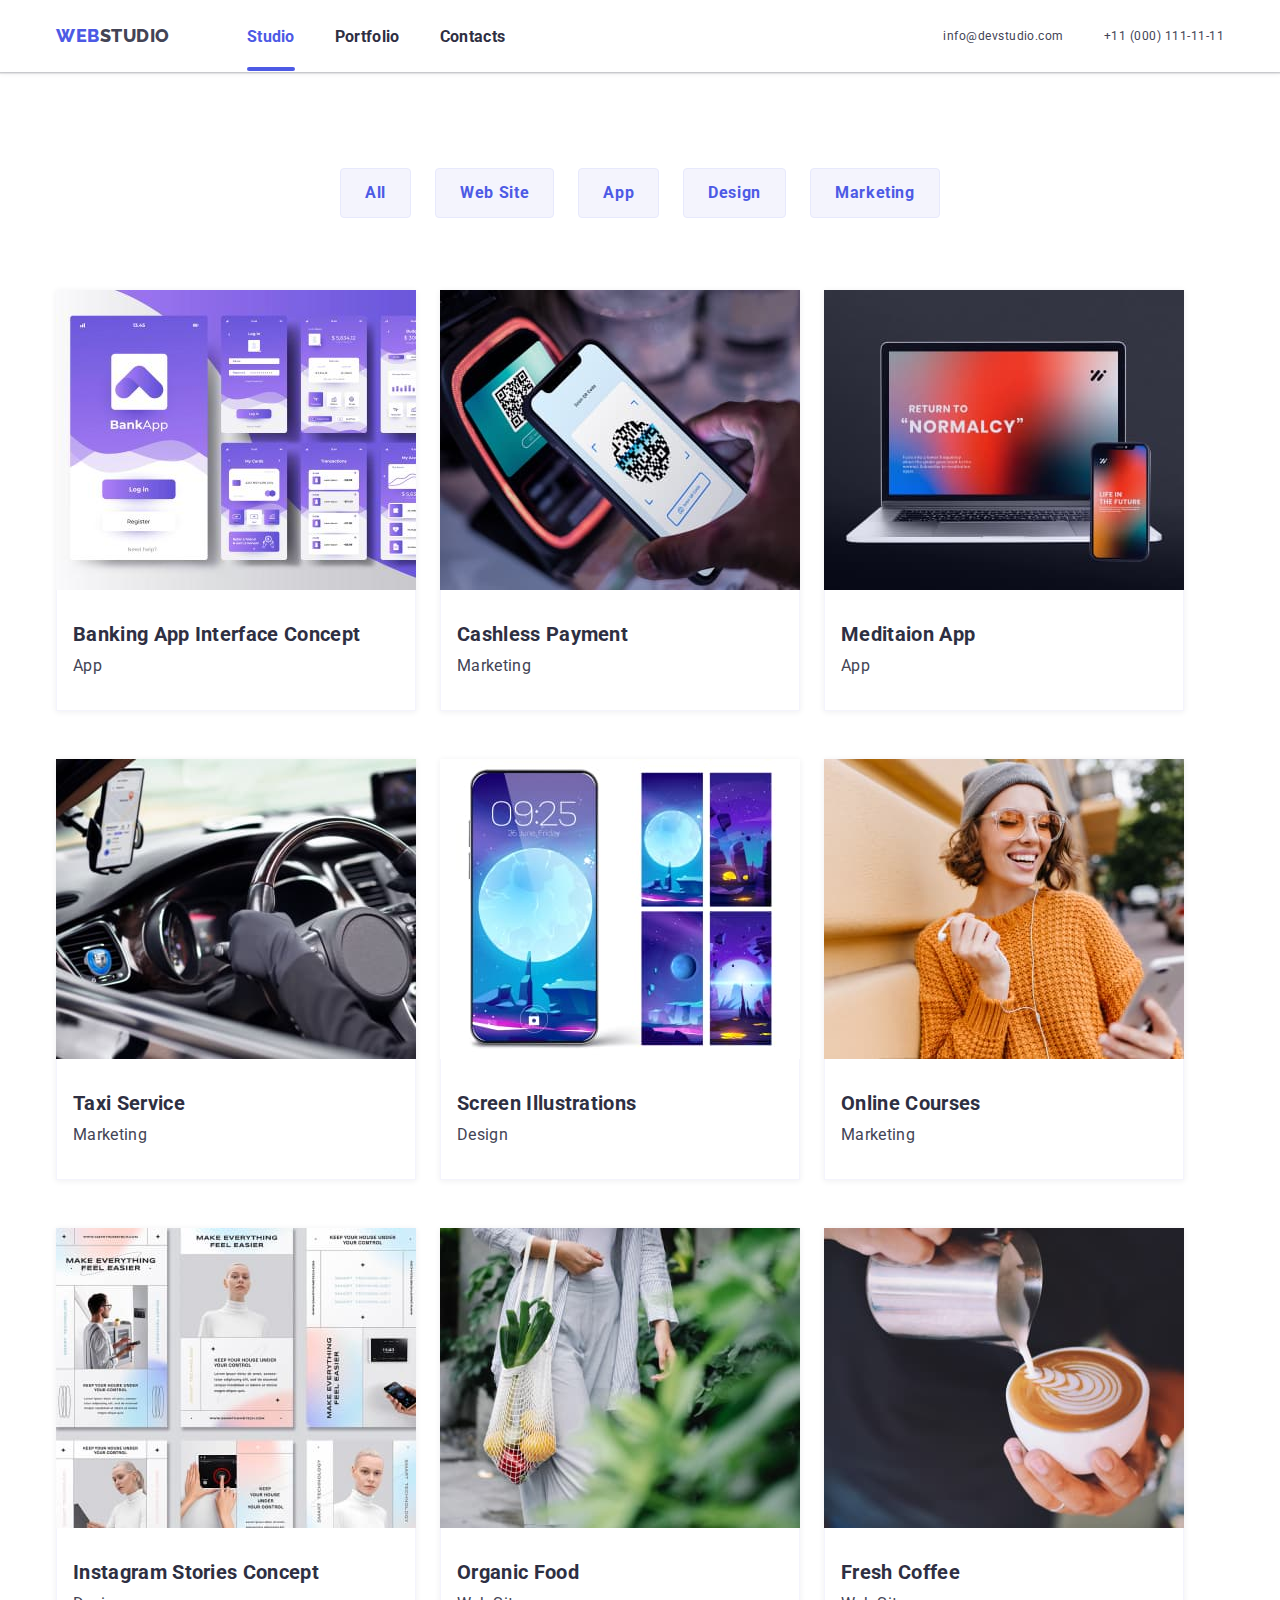
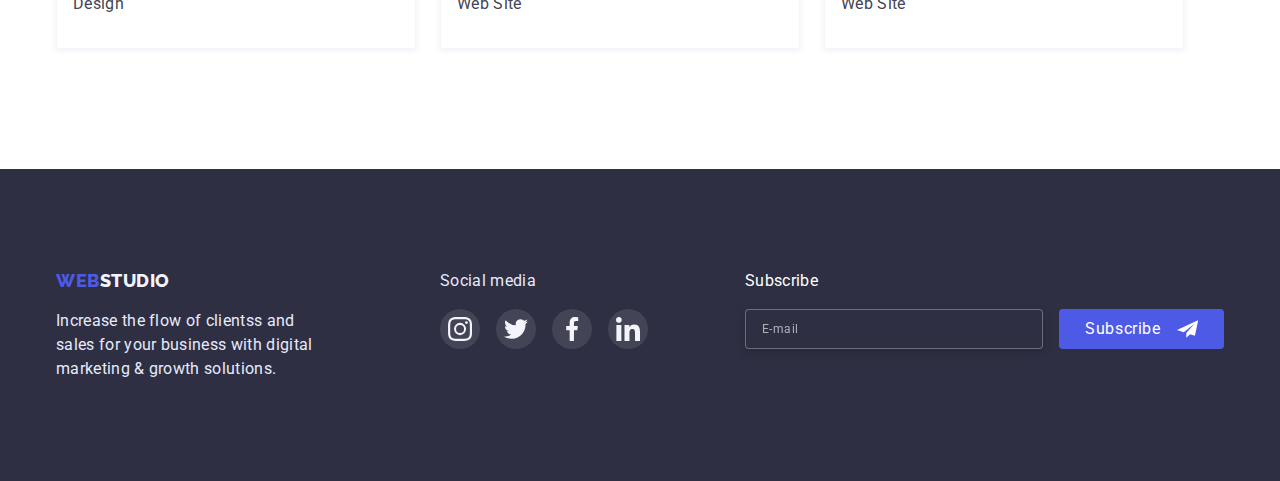
==== commit 7bb6ae74: "прописал srcset для всех картинок" ====
--- a/portfolio.html
+++ b/portfolio.html
@@ -113,7 +113,11 @@
                     <li class="development-item">
                         <a href="#" class="development-link">
                             <div class="card-thumb">
-                                <img src="./images/pr1.jpg" alt="Bank ApBanking App Interface Conceptp" width="360">
+                                <img  width="360"
+                                src="./images/pr1.jpg" 
+                                alt="Bank ApBanking App Interface Conceptp"
+                                srcset="./images/pr1.jpg 1x, ./images/pr1@2x.jpg 2x"
+                                />
                                 <div class="overlay">
                                     <p class="overlay-text">
                                         14 Stylish and User-Friendly App Design Concepts · Task Manager App · Calorie Tracker App · Exotic Fruit Ecommerce App ·
@@ -130,7 +134,11 @@
                     <li class="development-item">
                         <a href="#" class="development-link">
                             <div class="card-thumb">
-                                <img src="./images/pr2.jpg" alt="Cashless Payment" width="360">
+                                <img  width="360"
+                                src="./images/pr2.jpg" 
+                                alt="Cashless Payment"
+                                srcset="./images/pr2.jpg 1x, ./images/pr2@2x.jpg 2x"
+                                />
                                 <div class="overlay">
                                     <p class="overlay-text">
                                         14 Stylish and User-Friendly App Design Concepts · Task Manager App · Calorie Tracker App · Exotic Fruit
@@ -148,7 +156,11 @@
                     <li class="development-item">
                         <a href="#" class="development-link">
                             <div class="card-thumb">
-                                <img src="./images/pr3.jpg" alt="Meditaion App" width="360">
+                                <img  width="360"
+                                src="./images/pr3.jpg" 
+                                alt="Meditaion App"
+                                srcset="./images/pr3.jpg 1x, ./images/pr3@2x.jpg 2x"
+                                />
                                 <div class="overlay">
                                     <p class="overlay-text">
                                         14 Stylish and User-Friendly App Design Concepts · Task Manager App · Calorie Tracker App · Exotic Fruit
@@ -166,7 +178,11 @@
                     <li class="development-item">
                         <a href="#" class="development-link">
                             <div class="card-thumb">
-                                <img src="./images/pr4.jpg" alt="Taxi Service" width="360">
+                                <img  width="360"
+                                src="./images/pr4.jpg" 
+                                alt="Taxi Service"
+                                srcset="./images/pr4.jpg 1x, ./images/pr4@2x.jpg 2x"
+                                />
                                 <div class="overlay">
                                     <p class="overlay-text">
                                         14 Stylish and User-Friendly App Design Concepts · Task Manager App · Calorie Tracker App · Exotic Fruit
@@ -184,7 +200,11 @@
                     <li class="development-item">
                         <a href="#" class="development-link">
                             <div class="card-thumb">
-                                <img src="./images/pr5.jpg" alt="Screen Illustrations" width="360">
+                                <img  width="360"
+                                src="./images/pr5.jpg" 
+                                alt="Screen Illustrations"
+                                srcset="./images/pr5.jpg 1x, ./images/pr5@2x.jpg 2x"
+                                />
                                 <div class="overlay">
                                     <p class="overlay-text">
                                         14 Stylish and User-Friendly App Design Concepts · Task Manager App · Calorie Tracker App · Exotic Fruit
@@ -202,7 +222,11 @@
                     <li class="development-item">
                         <a href="#" class="development-link">
                             <div class="card-thumb">
-                                <img src="./images/pr6.jpg" alt="Online Courses" width="360">
+                                <img  width="360"
+                                src="./images/pr6.jpg" 
+                                alt="Online Courses"
+                                srcset="./images/pr6.jpg 1x, ./images/pr6@2x.jpg 2x"
+                                />
                                 <div class="overlay">
                                     <p class="overlay-text">
                                         14 Stylish and User-Friendly App Design Concepts · Task Manager App · Calorie Tracker App · Exotic Fruit
@@ -220,7 +244,11 @@
                     <li class="development-item">
                         <a href="#" class="development-link">
                             <div class="card-thumb">
-                                <img src="./images/pr7.jpg" alt="Instagram Stories Concept" width="360">
+                                <img  width="360"
+                                src="./images/pr7.jpg" 
+                                alt="Instagram Stories Concept"
+                                srcset="./images/pr7.jpg 1x, ./images/pr7@2x.jpg 2x"
+                                />
                                 <div class="overlay">
                                     <p class="overlay-text">
                                         14 Stylish and User-Friendly App Design Concepts · Task Manager App · Calorie Tracker App · Exotic Fruit
@@ -238,7 +266,11 @@
                     <li class="development-item">
                         <a href="#" class="development-link">
                             <div class="card-thumb">
-                                <img src="./images/pr8.jpg" alt="Organic Food" width="360">
+                                <img  width="360"
+                                src="./images/pr8.jpg" 
+                                alt="Organic Food"
+                                srcset="./images/pr8.jpg 1x, ./images/pr8@2x.jpg 2x"
+                                />
                                 <div class="overlay">
                                     <p class="overlay-text">
                                         14 Stylish and User-Friendly App Design Concepts · Task Manager App · Calorie Tracker App · Exotic Fruit
@@ -256,7 +288,11 @@
                     <li class="development-item">
                         <a href="#" class="development-link">
                             <div class="card-thumb">
-                                <img src="./images/pr9.jpg" alt="Fresh Coffee" width="360">
+                                <img  width="360"
+                                src="./images/pr9.jpg" 
+                                alt="Fresh Coffee"
+                                srcset="./images/pr9.jpg 1x, ./images/pr9@2x.jpg 2x"
+                                />
                                 <div class="overlay">
                                     <p class="overlay-text">
                                         14 Stylish and User-Friendly App Design Concepts · Task Manager App · Calorie Tracker App · Exotic Fruit
--- a/css/styles.css
+++ b/css/styles.css
@@ -397,35 +397,47 @@
   border-radius: 2px;
   background-color: var(--button-color);
 }
-
+/*      HERO      */
 .hero {
-  padding-top: 192px;
-  padding-bottom: 192px;
+  padding-top: 112px;
+  padding-bottom: 112px;
   text-align: center;
   background-image: linear-gradient(
       to right,
       rgba(46, 47, 66, 0.7),
       rgba(46, 47, 66, 0.7)
     ),
-    url(../images/overlay.jpg);
-  max-width: 1600px;
+    url(../images/overlay-mobile.jpg);
+
+  min-width: 320px;
+  width: 100%;
   background-repeat: no-repeat;
+  background-position: center;
   background-size: cover;
 
   margin-left: auto;
   margin-right: auto;
 }
-
+.hero > .container {
+  padding: 0;
+}
 .text-hero {
-  max-width: 492px;
+  /* max-width: 492px; */
+  width: 318px;
   margin: 0 auto;
-  margin-bottom: 48px;
-
-  font-weight: 700;
+  margin-bottom: 72px;
+  /* margin-bottom: 48px; */
+
+  /* font-weight: 700;
   font-size: 56px;
   line-height: 1.08;
   color: #ffffff;
-  text-align: center;
+  text-align: center; */
+  font-weight: 700;
+  font-size: 36px;
+  line-height: 1.1112;
+  color: var(--background-white);
+  text-transform: capitalize;
 }
 
 /* Button Hero */
@@ -436,9 +448,9 @@
   color: #ffffff;
   background-color: var(--button-color);
   border-color: transparent;
-  font-weight: 700;
+  font-weight: 400;
   font-size: 16px;
-  line-height: 1.19;
+  line-height: 1.5;
   letter-spacing: 0.04em;
   border-radius: 4px;
   cursor: pointer;
@@ -457,10 +469,97 @@
   box-shadow: 0px 4px 4px rgba(0, 0, 0, 0.15);
 }
 
+@media screen and (min-device-pixel-ratio: 2),
+  screen and (min-resolution: 192dpi),
+  screen and (min-resolution: 2dppx) {
+  .hero {
+    background-image: linear-gradient(
+        to right,
+        rgba(46, 47, 66, 0.7),
+        rgba(46, 47, 66, 0.7)
+      ),
+      url(../images/overlay-mobile@2x.jpg);
+  }
+}
+
+@media screen and (min-width: 768px) {
+  .hero {
+    background-image: linear-gradient(
+        to right,
+        rgba(46, 47, 66, 0.7),
+        rgba(46, 47, 66, 0.7)
+      ),
+      url(../images/overlay-tablet.jpg);
+    max-width: 768px;
+  }
+  .text-hero {
+    width: 494px;
+    margin: 0 auto;
+    margin-bottom: 40px;
+    font-weight: 700;
+    font-size: 56px;
+    line-height: 1.0714286;
+    color: var(--background-white);
+    text-transform: capitalize;
+  }
+}
+
+@media screen and (min-device-pixel-ratio: 2),
+  screen and (min-resolution: 192dpi),
+  screen and (min-resolution: 2dppx),
+  screen and (min-width: 768px) {
+  .hero {
+    background-image: linear-gradient(
+        to right,
+        rgba(46, 47, 66, 0.7),
+        rgba(46, 47, 66, 0.7)
+      ),
+      url(../images/overlay-tablet@2x.jpg);
+  }
+}
+
+@media screen and (min-width: 1200px) {
+  .hero {
+    background-image: linear-gradient(
+        to right,
+        rgba(46, 47, 66, 0.7),
+        rgba(46, 47, 66, 0.7)
+      ),
+      url(../images/overlay.jpg);
+    max-width: 1200px;
+    padding-top: 188px;
+    padding-bottom: 188px;
+  }
+  .text-hero {
+    width: 494px;
+    margin: 0 auto;
+    margin-bottom: 48px;
+    font-weight: 700;
+    font-size: 56px;
+    line-height: 1.0714286;
+    color: var(--background-white);
+    text-transform: capitalize;
+  }
+}
+
+@media screen and (min-device-pixel-ratio: 2),
+  screen and (min-resolution: 192dpi),
+  screen and (min-resolution: 2dppx) {
+  .hero {
+    background-image: linear-gradient(
+        to right,
+        rgba(46, 47, 66, 0.7),
+        rgba(46, 47, 66, 0.7)
+      ),
+      url(../images/overlay@2x.jpg);
+  }
+}
+
 /* section Feature */
 .feature {
-  background-color: #ffffff;
-  padding-top: 120px;
+  background-color: var(--background-white);
+  padding-top: 96px;
+  padding-bottom: 96px;
 }
 
 /* hidden text */
@@ -476,31 +575,85 @@
   clip-path: inset(50%);
   margin: -1px;
 }
-
 .feature-list {
   display: flex;
+  flex-wrap: wrap;
   justify-content: center;
-  gap: 24px;
+  row-gap: 72px;
+}
+@media screen and (min-width: 768px) {
+  .feature {
+    padding-top: 96px;
+    padding-bottom: 96px;
+  }
+  .feature-list {
+    display: flex;
+    flex-wrap: wrap;
+    justify-content: center;
+    column-gap: 24px;
+    row-gap: 72px;
+  }
+}
+@media screen and (min-width: 1200px) {
+  .feature {
+    padding-top: 120px;
+    padding-bottom: 120px;
+  }
+  .feature-list {
+    display: flex;
+    justify-content: center;
+    gap: 24px;
+  }
 }
 
 .feature-item {
-  max-width: 264px;
+  max-width: 396px;
   line-height: 1.5;
   letter-spacing: 0.02em;
   color: var(--main-color-title);
 }
+.feature-item > .text-item {
+  font-size: 36px;
+  line-height: 1.111111;
+  text-align: center;
+}
 
 /* Feature Icons  */
+
 .feature-field-icon {
-  display: flex;
-  justify-content: center;
-  align-items: center;
-  height: 112px;
-  background-color: var(--background-color);
-}
-.feature-icon {
-  width: 64px;
-  height: 64px;
+  display: none;
+}
+@media screen and (min-width: 768px) {
+  .feature-item {
+    max-width: 356px;
+  }
+  .feature-item > .text-item {
+    font-size: 36px;
+    line-height: 1.111111;
+  }
+}
+
+@media screen and (min-width: 1200px) {
+  .feature-field-icon {
+    display: flex;
+    justify-content: center;
+    align-items: center;
+    height: 112px;
+    background-color: var(--background-color);
+  }
+  .feature-icon {
+    width: 64px;
+    height: 64px;
+  }
+  .feature-item {
+    max-width: 264px;
+    line-height: 1.5;
+  }
+  .feature-item > .text-item {
+    margin-top: 8px;
+    font-size: 20px;
+    line-height: 1.2;
+  }
 }
 
 .text-section {
@@ -513,9 +666,7 @@
   color: var(--main-color);
   text-align: center;
 }
-.feature-item > .text-item {
-  margin-top: 8px;
-}
+
 .text-item {
   font-weight: 700;
   font-size: 20px;
@@ -531,15 +682,20 @@
 
 /* section Projects */
 .projects {
-  margin: 0 auto;
-  padding-top: 120px;
-  padding-bottom: 120px;
-}
-
-.projects-list {
-  display: flex;
-  justify-content: center;
-  gap: 24px;
+  display: none;
+}
+@media screen and (min-width: 1200px) {
+  .projects {
+    display: flex;
+    margin: 0 auto;
+    padding-top: 120px;
+    padding-bottom: 120px;
+  }
+  .projects-list {
+    display: flex;
+    justify-content: center;
+    gap: 24px;
+  }
 }
 
 /* section Team */
@@ -547,14 +703,38 @@
 .team {
   background-color: var(--background-color);
   margin: 0 auto;
-  padding-top: 120px;
-  padding-bottom: 120px;
-}
-
+  padding-top: 96px;
+  padding-bottom: 128px;
+}
 .team-list {
   display: flex;
-  justify-content: center;
-  gap: 24px;
+  flex-direction: column;
+  align-items: center;
+  row-gap: 72px;
+}
+@media screen and (min-width: 768px) {
+  .team {
+    padding-bottom: 104px;
+  }
+  .team-list {
+    display: flex;
+    flex-direction: row;
+    flex-wrap: wrap;
+    justify-content: center;
+    column-gap: 24px;
+    row-gap: 64px;
+  }
+}
+@media screen and (min-width: 1200px) {
+  .team {
+    padding-top: 120px;
+    padding-bottom: 120px;
+  }
+  .team-list {
+    display: flex;
+    justify-content: center;
+    gap: 24px;
+  }
 }
 
 .team-item {
@@ -605,20 +785,52 @@
 
 /* clients */
 .clients {
-  padding-top: 120px;
-  padding-bottom: 120px;
-}
-
+  padding-top: 96px;
+  padding-bottom: 96px;
+}
 .clients-list {
   display: flex;
+  flex-wrap: wrap;
   justify-content: center;
   align-items: center;
-  gap: 24px;
-}
-
+  column-gap: 16px;
+  row-gap: 72px;
+}
 .clients-item {
-  width: 168px;
-  height: 88px;
+  width: 190px;
+}
+@media screen and (min-width: 768px) {
+  .clients > .container {
+    padding-left: 108px;
+    padding-right: 108px;
+  }
+  .clients-list {
+    display: flex;
+    flex-wrap: wrap;
+    justify-content: center;
+    align-items: center;
+    column-gap: 24px;
+    row-gap: 72px;
+  }
+  .clients-item {
+    width: 168px;
+  }
+}
+
+@media screen and (min-width: 1200px) {
+  .clients {
+    padding-top: 120px;
+    padding-bottom: 120px;
+  }
+  .clients > .container {
+    padding: 0;
+  }
+  .clients-list {
+    display: flex;
+    justify-content: center;
+    align-items: center;
+    gap: 24px;
+  }
 }
 
 .clients-link {
@@ -836,7 +1048,7 @@
   }
   .footer-content {
     flex-direction: row;
-    gap: 80px;
+    /* gap: 80px; */
   }
   .footer-tablet {
     display: flex;
@@ -850,6 +1062,9 @@
     align-items: flex-start;
     margin: 0;
   }
+  .form-footer-subscribe {
+    margin-left: auto;
+  }
   .footer-social {
     gap: 16px;
   }
@@ -878,11 +1093,12 @@
   opacity: 0;
   pointer-events: none;
 }
+/* Modal */
 
 .modal {
-  width: 408px;
-  height: 584px;
-  padding: 72px 24px 24px 24px;
+  width: 392px;
+  height: 586px;
+  padding: 72px 16px 24px 16px;
 
   position: absolute;
   left: 50%;
@@ -898,9 +1114,30 @@
 }
 .modal-title {
   text-align: center;
-  margin-bottom: 14px;
+  margin-bottom: 16px;
   color: var(--main-color-title);
 }
+@media screen and (min-width: 768px) {
+  .modal {
+    width: 408px;
+    height: 586px;
+    padding: 72px 25px 24px 23px;
+  }
+  .modal-title {
+    margin-bottom: 16px;
+  }
+}
+@media screen and (min-width: 1200px) {
+  .modal {
+    width: 408px;
+    height: 584px;
+    padding: 72px 24px 24px 24px;
+  }
+  .modal-title {
+    margin-bottom: 14px;
+  }
+}
+
 .modal-form {
   font-size: 12px;
   line-height: 1.16667;
@@ -910,7 +1147,7 @@
 .modal-label {
   margin-bottom: 4px;
   display: inline-block;
-  /* line-height: 1.16667; */
+  line-height: 1.33333333;
   color: var(--main-icon-color);
 }
 
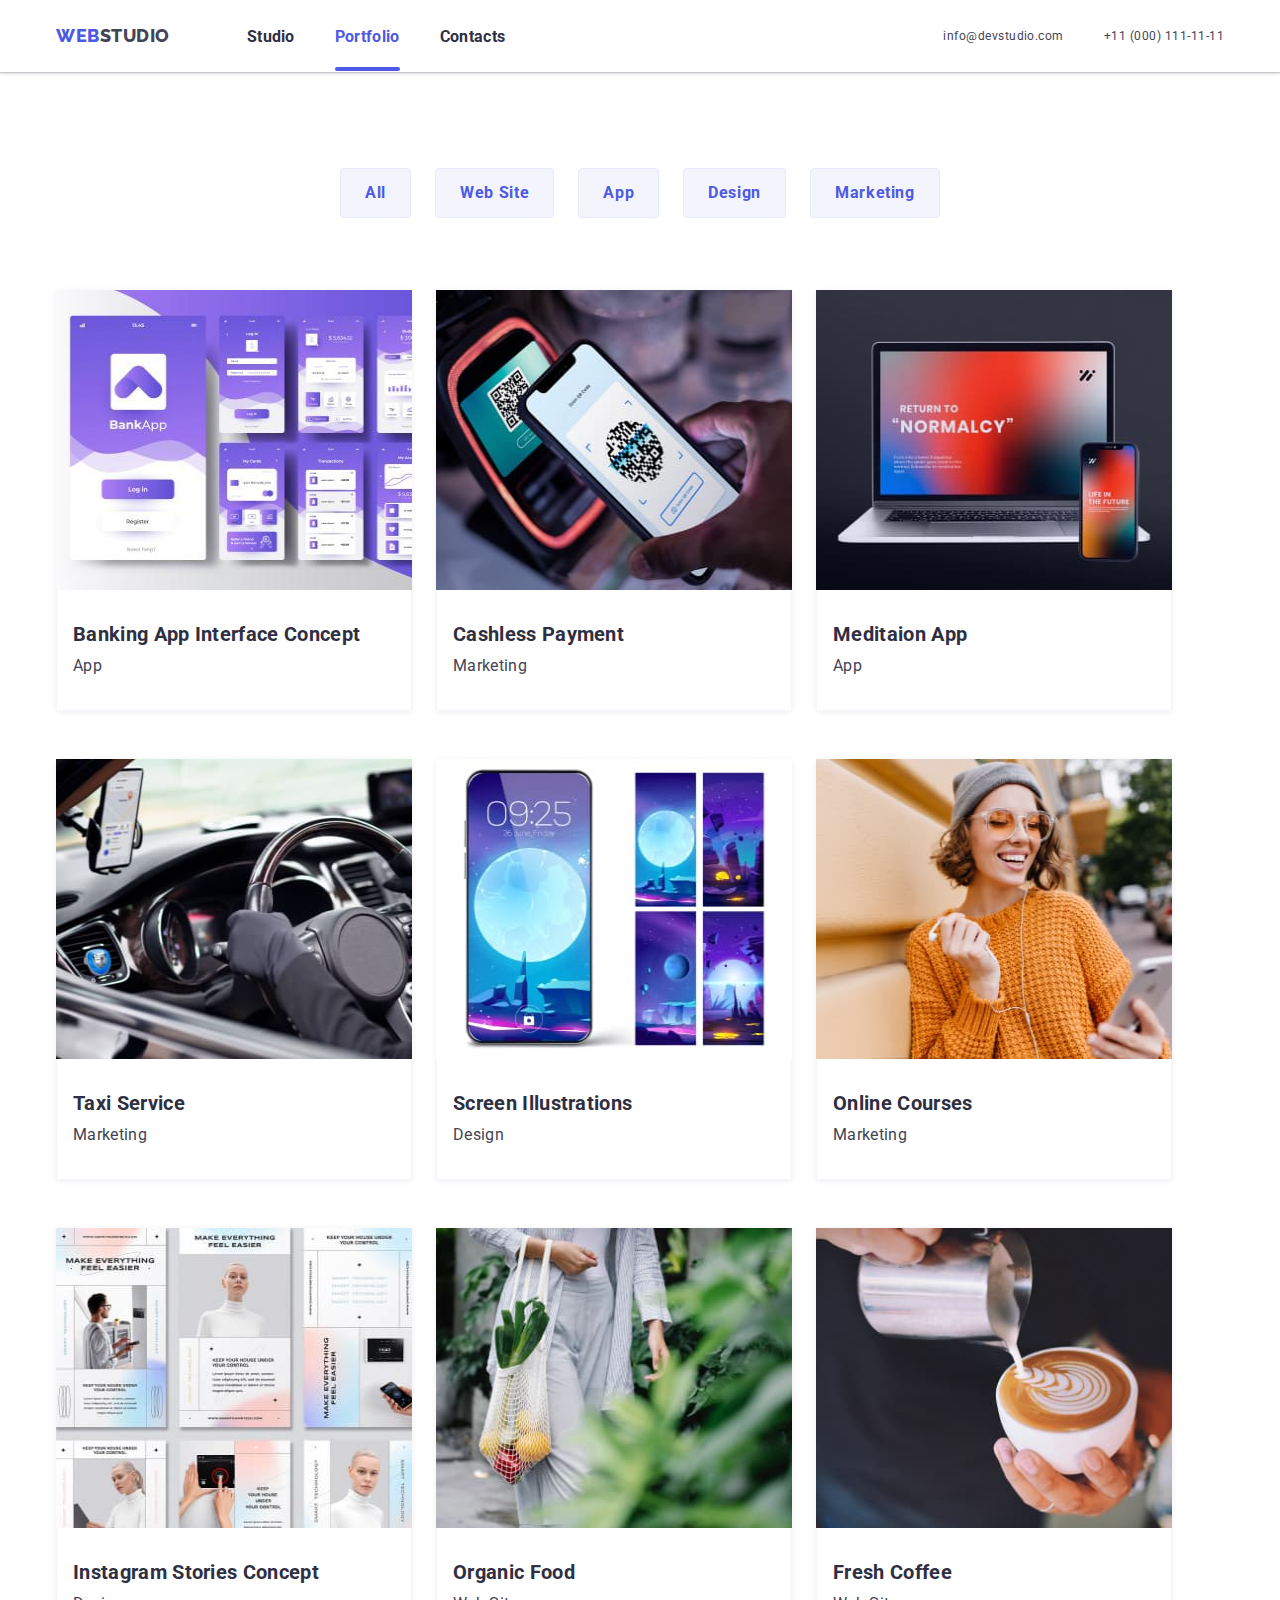
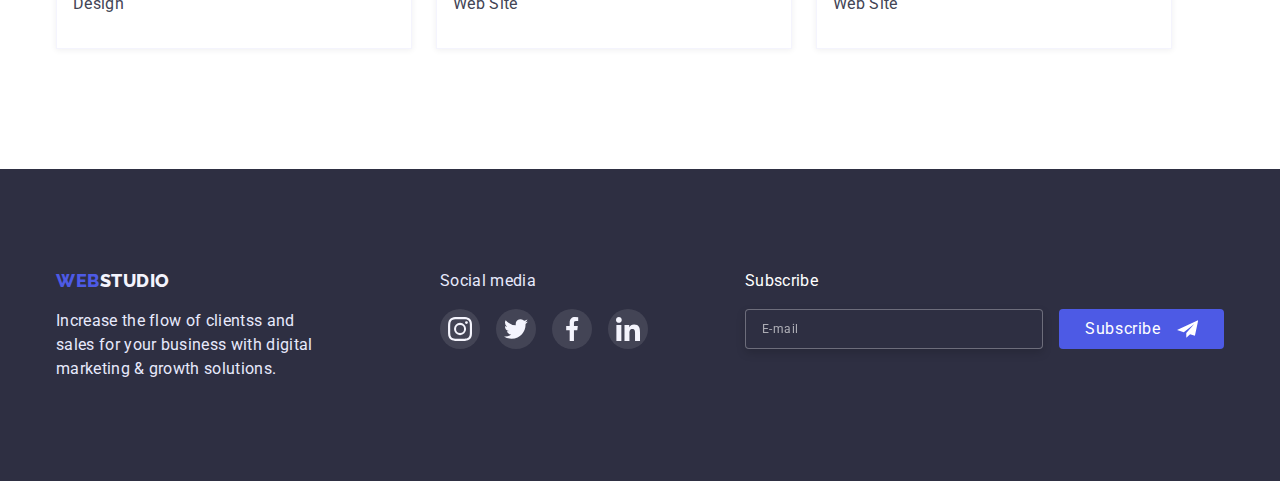
==== commit 33127d65: "оформил portfolio" ====
--- a/portfolio.html
+++ b/portfolio.html
@@ -27,8 +27,8 @@
                 </svg>
             </button>
             <ul class="nav-menu">
-                <li class="nav-item"><a class="nav-link current" href="./index.html">Studio</a></li>
-                <li class="nav-item"><a class="nav-link" href="./portfolio.html">Portfolio</a></li>
+                <li class="nav-item"><a class="nav-link" href="./index.html">Studio</a></li>
+                <li class="nav-item"><a class="nav-link current" href="./portfolio.html">Portfolio</a></li>
                 <li class="nav-item"><a class="nav-link" href="./index.html">Contacts</a></li>
             </ul>
         </nav>
@@ -113,7 +113,7 @@
                     <li class="development-item">
                         <a href="#" class="development-link">
                             <div class="card-thumb">
-                                <img  width="360"
+                                <img 
                                 src="./images/pr1.jpg" 
                                 alt="Bank ApBanking App Interface Conceptp"
                                 srcset="./images/pr1.jpg 1x, ./images/pr1@2x.jpg 2x"
--- a/css/styles.css
+++ b/css/styles.css
@@ -165,7 +165,7 @@
   justify-content: space-between;
   overflow-y: auto;
 
-  transform: translateX(100%);
+  transform: translateX(250%);
   transition: transform var(--duration-time) var(--timing-function);
 }
 .mob-menu.is-open {
@@ -878,7 +878,6 @@
   display: flex;
   flex-direction: column;
   align-items: center;
-  /* margin-right: 120px; */
 }
 
 .logo-footer .logo {
@@ -942,7 +941,6 @@
 }
 
 .form-footer-subscribe {
-  /* margin-left: auto; */
   color: var(--background-white);
   display: flex;
   flex-direction: column;
@@ -966,12 +964,9 @@
   line-height: 2;
   color: var(--background-white);
 
-  /* width: 264px; */
-  /* width: 396px; */
   width: 100%;
   min-width: 298px;
   max-width: 396px;
-  /* width: calc(100vw - 32px); */
   height: 40px;
   padding-top: 8px;
   padding-bottom: 8px;
@@ -1048,7 +1043,6 @@
   }
   .footer-content {
     flex-direction: row;
-    /* gap: 80px; */
   }
   .footer-tablet {
     display: flex;
@@ -1312,7 +1306,6 @@
   width: 8px;
   height: 8px;
   fill: #000000;
-  /* transition: fill var(--duration-time) var(--timing-function); */
 }
 
 .modal-close:hover,
@@ -1339,18 +1332,18 @@
 /* Portfolio */
 
 .developments {
-  padding-top: 96px;
-  padding-bottom: 120px;
+  padding-top: 48px;
+  padding-bottom: 48px;
+  margin: 0 auto;
 }
 /* Portfolio buttom */
 
 .button-list {
   display: flex;
-  justify-content: center;
-  margin-bottom: 72px;
+  margin-bottom: 48px;
+  flex-wrap: wrap;
   gap: 24px;
 }
-
 .button-item {
   cursor: pointer;
   background: var(--background-color);
@@ -1368,6 +1361,33 @@
   transition-duration: var(--duration-time);
   transition-timing-function: var(--timing-function);
 }
+@media screen and (min-width: 768px) {
+  .developments {
+    padding-top: 64px;
+    padding-bottom: 96px;
+    /* padding-top: 96px;
+    padding-bottom: 120px; */
+  }
+  .button-list {
+    justify-content: center;
+    margin-bottom: 64px;
+    gap: 24px;
+  }
+  .button-item {
+    padding: 12px 24px;
+  }
+}
+@media screen and (min-width: 1200px) {
+  .developments {
+    padding-top: 96px;
+    padding-bottom: 120px;
+  }
+  .button-list {
+    justify-content: center;
+    margin-bottom: 72px;
+    gap: 24px;
+  }
+}
 
 .button-item:hover,
 .button-item:focus {
@@ -1383,10 +1403,15 @@
 
 /* Development card list */
 
+.developments {
+  min-width: 320px;
+  max-width: 428px;
+}
+
 .developments-list {
   display: flex;
   flex-wrap: wrap;
-  column-gap: 24px;
+  /* column-gap: 24px; */
   row-gap: 48px;
 }
 
@@ -1394,7 +1419,59 @@
   display: flex;
   flex-direction: column;
 }
-
+.card-thumb {
+  display: block;
+  width: 396px;
+
+  position: relative;
+  overflow: hidden;
+}
+.card-thumb > img {
+  width: 396px;
+  height: 280px;
+}
+@media screen and (max-width: 767px) {
+  .developments {
+    min-width: 320px;
+    max-width: 428px;
+  }
+}
+@media screen and (min-width: 768px) {
+  .developments {
+    max-width: 768px;
+  }
+  .card-thumb {
+    width: 356px;
+    /* position: relative;
+    overflow: hidden; */
+  }
+  .card-thumb > img {
+    width: 356px;
+    height: 300px;
+  }
+  .developments-list {
+    flex-wrap: wrap;
+    column-gap: 24px;
+    row-gap: 72px;
+  }
+}
+@media screen and (min-width: 1200px) {
+  .developments {
+    max-width: 1200px;
+  }
+
+  .developments-list {
+    display: flex;
+    flex-wrap: wrap;
+    column-gap: 24px;
+    row-gap: 48px;
+  }
+
+  .development-item {
+    display: flex;
+    flex-direction: column;
+  }
+}
 .development-link {
   border: none;
   box-shadow: 0px 1px 6px rgba(46, 47, 66, 0.08);
@@ -1406,14 +1483,6 @@
 .development-link:focus {
   box-shadow: 0px 1px 6px rgba(46, 47, 66, 0.08),
     0px 1px 1px rgba(46, 47, 66, 0.16), 0px 2px 1px rgba(46, 47, 66, 0.08);
-}
-
-.card-thumb {
-  display: block;
-  width: 360px;
-
-  position: relative;
-  overflow: hidden;
 }
 
 .overlay {
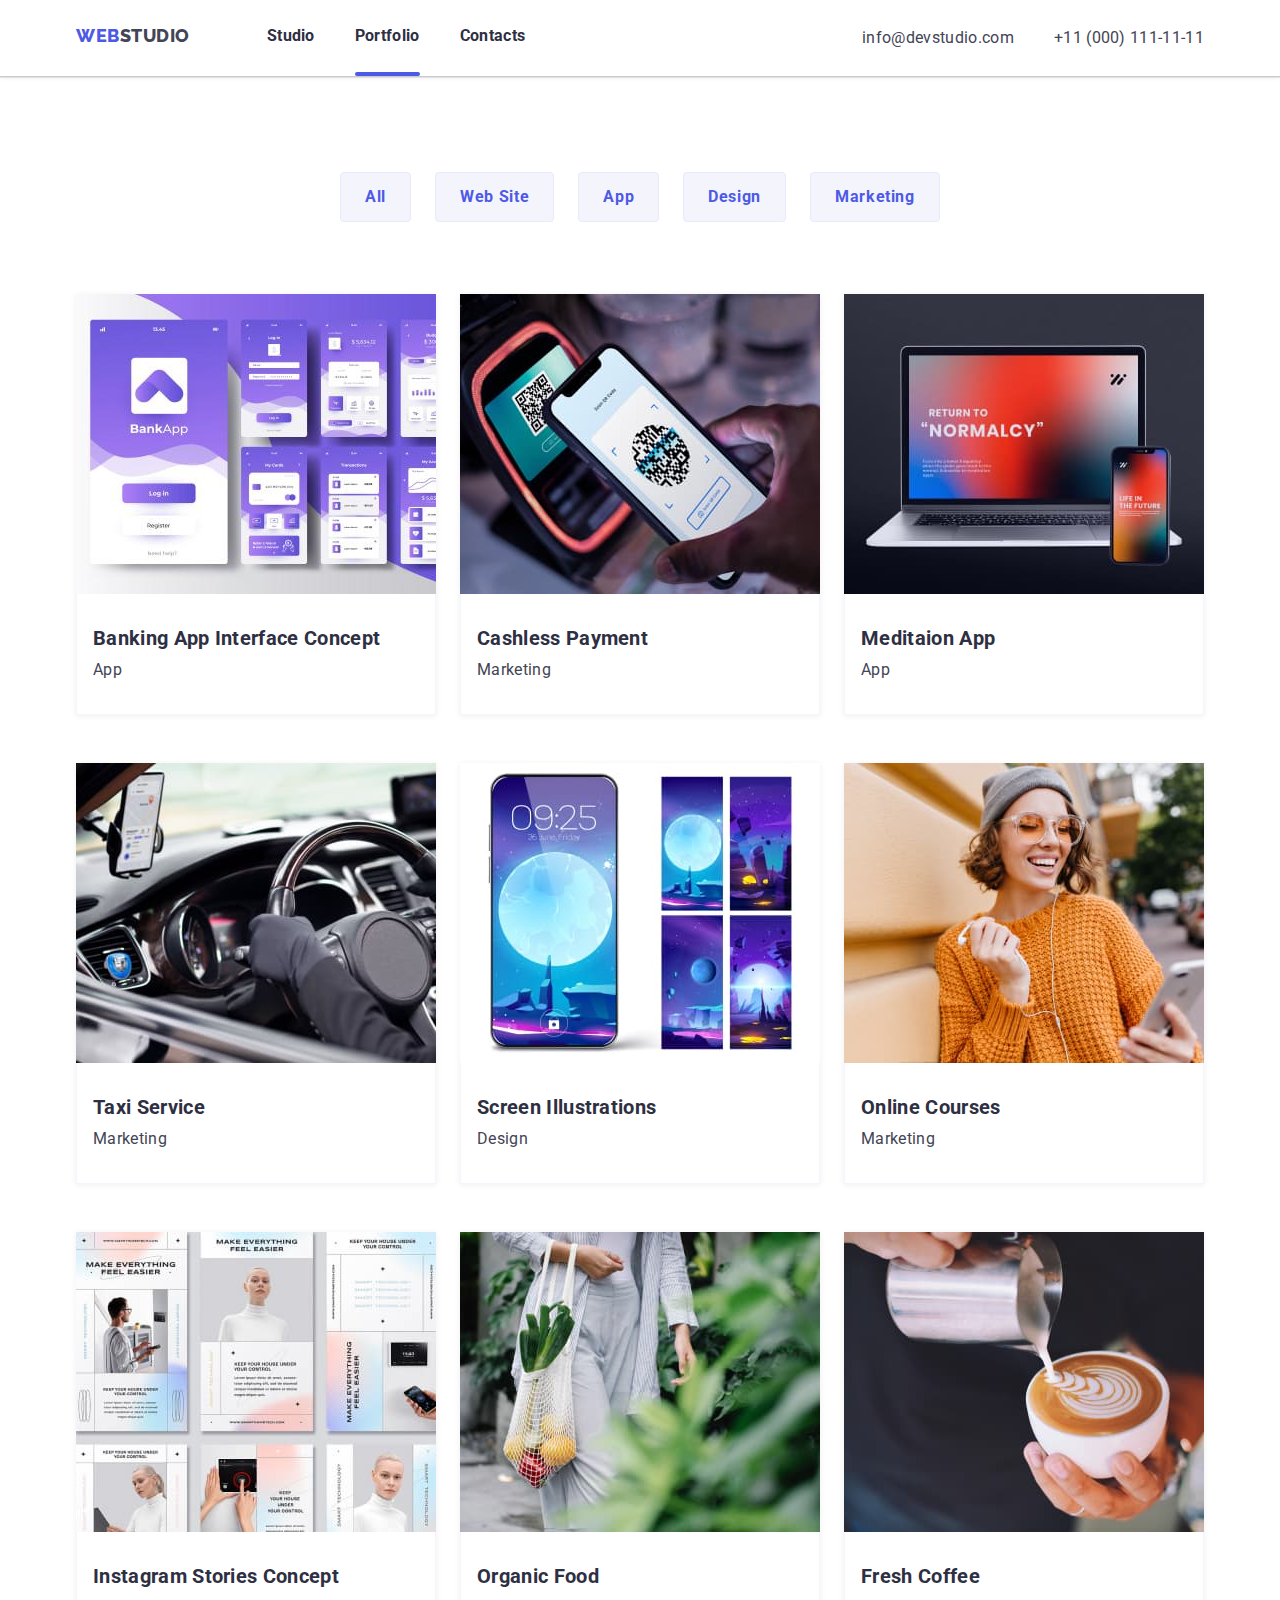
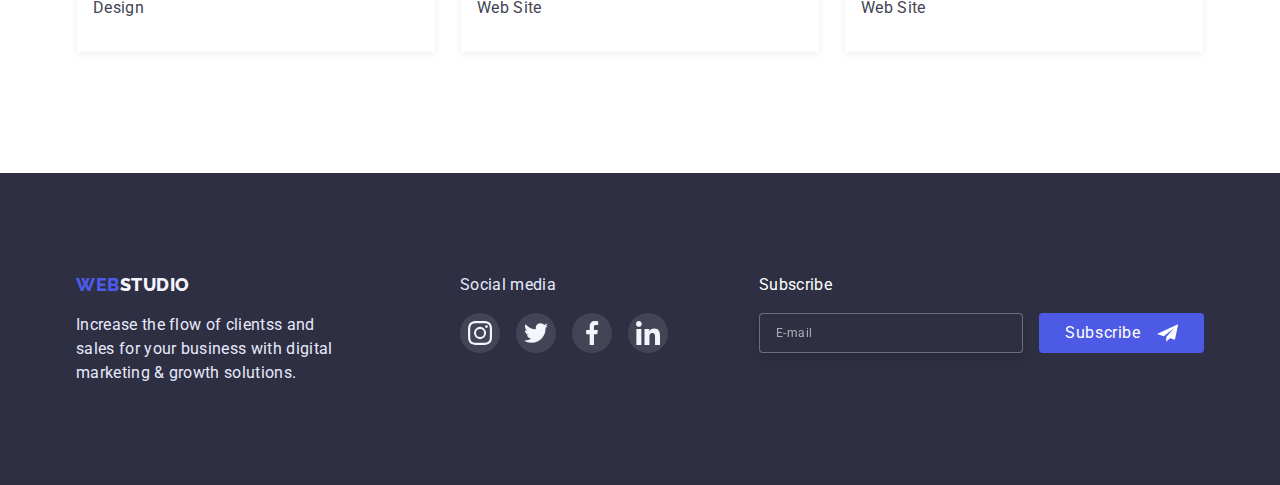
==== commit 62cf8332: "исправлены ошибки для размеров < 428px" ====
--- a/portfolio.html
+++ b/portfolio.html
@@ -1,9 +1,9 @@
 <!DOCTYPE html>
 <html lang="en">
 <head>
-    <meta charset="UTF-8" />
-    <meta http-equiv="X-UA-Compatible" content="IE=edge" />
-    <meta name="viewport" content="width=device-width, initial-scale=1.0" />
+    <meta charset="UTF-8" >
+    <meta http-equiv="X-UA-Compatible" content="IE=edge" >
+    <meta name="viewport" content="width=device-width, initial-scale=1.0" >
     <link rel="preconnect" href="https://fonts.googleapis.com">
     <link rel="preconnect" href="https://fonts.gstatic.com" crossorigin>
     <link href="https://fonts.googleapis.com/css2?family=Raleway:wght@800&family=Roboto:wght@400;700&display=swap"
@@ -23,7 +23,7 @@
             <a href="./index.html" class="logo">Web<span class="logo-black">Studio</span></a>
             <button type="button" class="open-menu-btn js-open-menu" aria-expanded="false" aria-controls="mobile-menu">
                 <svg class="header-icon">
-                    <use href="./images/icons.svg#icon-charm_menu-hamburger"></use>
+                    <use href="./images/icons.svg#icon-menu-hamburger"></use>
                 </svg>
             </button>
             <ul class="nav-menu">
@@ -48,7 +48,7 @@
         <div class="mobile-menu">
             <ul class="mob-nav-list">
                 <li class="mob-nav-item"><a class="mob-nav-link" href="./index.html">Studio</a></li>
-                <li class="mob-nav-item"><a class="mob-nav-link" href="./portfolio.html">Portfolio</a></li>
+                <li class="mob-nav-item"><a class="mob-nav-link current" href="./portfolio.html">Portfolio</a></li>
                 <li class="mob-nav-item"><a class="mob-nav-link" href="./index.html">Contacts</a></li>
             </ul>
 
@@ -117,7 +117,7 @@
                                 src="./images/pr1.jpg" 
                                 alt="Bank ApBanking App Interface Conceptp"
                                 srcset="./images/pr1.jpg 1x, ./images/pr1@2x.jpg 2x"
-                                />
+                                >
                                 <div class="overlay">
                                     <p class="overlay-text">
                                         14 Stylish and User-Friendly App Design Concepts · Task Manager App · Calorie Tracker App · Exotic Fruit Ecommerce App ·
@@ -138,7 +138,7 @@
                                 src="./images/pr2.jpg" 
                                 alt="Cashless Payment"
                                 srcset="./images/pr2.jpg 1x, ./images/pr2@2x.jpg 2x"
-                                />
+                                >
                                 <div class="overlay">
                                     <p class="overlay-text">
                                         14 Stylish and User-Friendly App Design Concepts · Task Manager App · Calorie Tracker App · Exotic Fruit
@@ -160,7 +160,7 @@
                                 src="./images/pr3.jpg" 
                                 alt="Meditaion App"
                                 srcset="./images/pr3.jpg 1x, ./images/pr3@2x.jpg 2x"
-                                />
+                                >
                                 <div class="overlay">
                                     <p class="overlay-text">
                                         14 Stylish and User-Friendly App Design Concepts · Task Manager App · Calorie Tracker App · Exotic Fruit
@@ -182,7 +182,7 @@
                                 src="./images/pr4.jpg" 
                                 alt="Taxi Service"
                                 srcset="./images/pr4.jpg 1x, ./images/pr4@2x.jpg 2x"
-                                />
+                                >
                                 <div class="overlay">
                                     <p class="overlay-text">
                                         14 Stylish and User-Friendly App Design Concepts · Task Manager App · Calorie Tracker App · Exotic Fruit
@@ -204,7 +204,7 @@
                                 src="./images/pr5.jpg" 
                                 alt="Screen Illustrations"
                                 srcset="./images/pr5.jpg 1x, ./images/pr5@2x.jpg 2x"
-                                />
+                                >
                                 <div class="overlay">
                                     <p class="overlay-text">
                                         14 Stylish and User-Friendly App Design Concepts · Task Manager App · Calorie Tracker App · Exotic Fruit
@@ -226,7 +226,7 @@
                                 src="./images/pr6.jpg" 
                                 alt="Online Courses"
                                 srcset="./images/pr6.jpg 1x, ./images/pr6@2x.jpg 2x"
-                                />
+                                >
                                 <div class="overlay">
                                     <p class="overlay-text">
                                         14 Stylish and User-Friendly App Design Concepts · Task Manager App · Calorie Tracker App · Exotic Fruit
@@ -248,7 +248,7 @@
                                 src="./images/pr7.jpg" 
                                 alt="Instagram Stories Concept"
                                 srcset="./images/pr7.jpg 1x, ./images/pr7@2x.jpg 2x"
-                                />
+                                >
                                 <div class="overlay">
                                     <p class="overlay-text">
                                         14 Stylish and User-Friendly App Design Concepts · Task Manager App · Calorie Tracker App · Exotic Fruit
@@ -270,7 +270,7 @@
                                 src="./images/pr8.jpg" 
                                 alt="Organic Food"
                                 srcset="./images/pr8.jpg 1x, ./images/pr8@2x.jpg 2x"
-                                />
+                                >
                                 <div class="overlay">
                                     <p class="overlay-text">
                                         14 Stylish and User-Friendly App Design Concepts · Task Manager App · Calorie Tracker App · Exotic Fruit
@@ -292,7 +292,7 @@
                                 src="./images/pr9.jpg" 
                                 alt="Fresh Coffee"
                                 srcset="./images/pr9.jpg 1x, ./images/pr9@2x.jpg 2x"
-                                />
+                                >
                                 <div class="overlay">
                                     <p class="overlay-text">
                                         14 Stylish and User-Friendly App Design Concepts · Task Manager App · Calorie Tracker App · Exotic Fruit
--- a/css/styles.css
+++ b/css/styles.css
@@ -54,7 +54,7 @@
 .container {
   /* display: flex; */
   min-width: 320px;
-  width: 100%;
+  /* width: 100%; */
   padding: 0 16px;
   margin-left: auto;
   margin-right: auto;
@@ -71,7 +71,8 @@
 }
 @media screen and (min-width: 1200px) {
   .container {
-    max-width: 1200px;
+    max-width: 1158px;
+    padding: 0 15px;
   }
 }
 
@@ -175,9 +176,16 @@
 @media screen and (min-width: 768px) {
   .logo {
     line-height: 1.3333334;
+    padding-bottom: 22px;
   }
   .mob-menu {
     display: none;
+  }
+}
+@media screen and (min-width: 1200px) {
+  .logo {
+    line-height: 1.3333334;
+    padding-bottom: 28px;
   }
 }
 .mobile-menu {
@@ -220,6 +228,9 @@
   display: flex;
   flex-direction: column;
   gap: 40px;
+}
+.mob-nav-link.current {
+  color: var(--button-color);
 }
 .mob-nav-link {
   font-weight: 700;
@@ -248,7 +259,7 @@
 }
 .mob-tel-link {
   height: 100%;
-  color: var(--main-color);
+  color: var(--button-color);
   font-weight: 700;
   font-size: 36px;
   line-height: 1.11;
@@ -259,10 +270,13 @@
   line-height: 1.2;
   color: var(--main-color);
 }
-.mob-addres-link:focus,
-.mob-addres-link:hover,
 .mob-tel-link:focus,
 .mob-tel-link:hover {
+  color: var(--button-color-click);
+  outline: none;
+}
+.mob-addres-link:focus,
+.mob-addres-link:hover {
   color: var(--button-color);
   outline: none;
 }
@@ -272,6 +286,18 @@
 .mob-social-list {
   display: flex;
   gap: 56px;
+}
+
+@media screen and (max-width: 427px) {
+  .mob-tel-link {
+    font-size: 7vw;
+  }
+  .mob-addres-link {
+    font-size: 5vw;
+  }
+  .mob-social-list {
+    gap: 8vw;
+  }
 }
 .mob-social-link {
   display: flex;
@@ -290,8 +316,6 @@
 .mob-social-icon {
   height: 24px;
   width: 24px;
-  /* fill: var(--background-white); */
-  /* background-color: var(--button-color); */
 }
 
 .nav-item,
@@ -371,6 +395,15 @@
     flex-direction: row;
     margin-left: auto;
     gap: 40px;
+  }
+  .nav-link {
+    padding-bottom: 28px;
+  }
+  .addres-link {
+    font-size: 16px;
+    line-height: 1.5;
+    letter-spacing: 0.02em;
+    color: var(--main-color);
   }
 }
 
@@ -381,10 +414,6 @@
   color: var(--main-color-title);
   text-decoration: none;
 }
-.current {
-  color: var(--button-color);
-}
-
 .current::after {
   content: "";
   position: absolute;
@@ -418,9 +447,9 @@
   margin-left: auto;
   margin-right: auto;
 }
-.hero > .container {
+/* .hero > .container {
   padding: 0;
-}
+} */
 .text-hero {
   /* max-width: 492px; */
   width: 318px;
@@ -439,7 +468,12 @@
   color: var(--background-white);
   text-transform: capitalize;
 }
-
+@media screen and (max-width: 427px) {
+  .text-hero {
+    width: 80vw;
+    font-size: 8vw;
+  }
+}
 /* Button Hero */
 .button-hero {
   text-align: center;
@@ -526,7 +560,7 @@
         rgba(46, 47, 66, 0.7)
       ),
       url(../images/overlay.jpg);
-    max-width: 1200px;
+    max-width: 1440px;
     padding-top: 188px;
     padding-bottom: 188px;
   }
@@ -559,7 +593,6 @@
 .feature {
   background-color: var(--background-white);
   padding-top: 96px;
-  padding-bottom: 96px;
 }
 
 /* hidden text */
@@ -584,7 +617,6 @@
 @media screen and (min-width: 768px) {
   .feature {
     padding-top: 96px;
-    padding-bottom: 96px;
   }
   .feature-list {
     display: flex;
@@ -597,11 +629,9 @@
 @media screen and (min-width: 1200px) {
   .feature {
     padding-top: 120px;
-    padding-bottom: 120px;
   }
   .feature-list {
     display: flex;
-    justify-content: center;
     gap: 24px;
   }
 }
@@ -653,6 +683,7 @@
     margin-top: 8px;
     font-size: 20px;
     line-height: 1.2;
+    text-align: start;
   }
 }
 
@@ -823,7 +854,7 @@
     padding-bottom: 120px;
   }
   .clients > .container {
-    padding: 0;
+    padding: 0 15px;
   }
   .clients-list {
     display: flex;
@@ -839,7 +870,7 @@
   align-items: center;
   border: 1px solid var(--main-icon-color);
   border-radius: 4px;
-  height: 100%;
+  height: 88px;
   width: 100%;
 
   transition: border-color var(--duration-time) var(--timing-function);
@@ -869,11 +900,6 @@
   padding-bottom: 96px;
 }
 
-.footer-content {
-  display: flex;
-  flex-direction: column;
-  align-content: center;
-}
 .logo-footer {
   display: flex;
   flex-direction: column;
@@ -894,16 +920,13 @@
   width: 208px;
   margin: 0 auto;
   margin-top: 72px;
-
-  display: flex;
-  flex-direction: column;
-  align-items: center;
-  gap: 24px;
+  text-align: center;
 }
 
 .footer-social > .footer-text {
   margin-top: 0;
   font-weight: 400;
+  margin-bottom: 16px;
 }
 .footer-social > .social {
   margin-top: 16px;
@@ -942,10 +965,7 @@
 
 .form-footer-subscribe {
   color: var(--background-white);
-  display: flex;
-  flex-direction: column;
-  align-items: center;
-
+  text-align: center;
   margin-top: 72px;
 }
 
@@ -965,14 +985,17 @@
   color: var(--background-white);
 
   width: 100%;
-  min-width: 298px;
-  max-width: 396px;
+  width: 396px;
   height: 40px;
   padding-top: 8px;
   padding-bottom: 8px;
   padding-left: 16px;
 }
-
+@media screen and (max-width: 427px) {
+  .form-footer-subscribe input {
+    width: 90vw;
+  }
+}
 .form-footer-subscribe input::placeholder {
   color: rgba(255, 255, 255, 0.6);
   letter-spacing: 0.04em;
@@ -1004,7 +1027,7 @@
 
 @media screen and (min-width: 768px) and (max-width: 1199px) {
   .endscreen .container {
-    padding-left: 108px;
+    padding: 0 108px;
   }
   .footer-content {
     flex-direction: column;
@@ -1022,13 +1045,13 @@
   .footer-social,
   .footer-social > .social {
     margin: 0;
-    align-items: flex-start;
+    text-align: start;
   }
   .form-footer-subscribe {
-    align-items: flex-start;
+    text-align: start;
   }
   .form-footer-subscribe input {
-    max-width: 264px;
+    width: 264px;
   }
   .subscribe {
     flex-direction: row;
@@ -1042,25 +1065,34 @@
     padding-bottom: 100px;
   }
   .footer-content {
-    flex-direction: row;
+    display: flex;
   }
   .footer-tablet {
     display: flex;
     flex-direction: row;
     gap: 120px;
   }
-  .form-footer-subscribe,
   .logo-footer,
   .footer-social,
   .footer-social > .social {
     align-items: flex-start;
     margin: 0;
   }
+
   .form-footer-subscribe {
     margin-left: auto;
+    margin-top: 0;
   }
   .footer-social {
     gap: 16px;
+  }
+  .footer-social,
+  .footer-social > .social {
+    margin: 0;
+    text-align: start;
+  }
+  .form-footer-subscribe {
+    text-align: start;
   }
   .form-footer-subscribe input {
     width: 264px;
@@ -1110,6 +1142,12 @@
   text-align: center;
   margin-bottom: 16px;
   color: var(--main-color-title);
+}
+@media screen and (max-width: 427px) {
+  .modal {
+    width: 92vw;
+    height: auto;
+  }
 }
 @media screen and (min-width: 768px) {
   .modal {
@@ -1331,11 +1369,17 @@
 
 /* Portfolio */
 
-.developments {
-  padding-top: 48px;
-  padding-bottom: 48px;
-  margin: 0 auto;
-}
+@media screen and (max-width: 767px) {
+  .developments {
+    padding-top: 48px;
+    padding-bottom: 48px;
+    margin: 0 auto;
+
+    min-width: 320px;
+    max-width: 428px;
+  }
+}
+
 /* Portfolio buttom */
 
 .button-list {
@@ -1403,11 +1447,6 @@
 
 /* Development card list */
 
-.developments {
-  min-width: 320px;
-  max-width: 428px;
-}
-
 .developments-list {
   display: flex;
   flex-wrap: wrap;
@@ -1430,16 +1469,15 @@
   width: 396px;
   height: 280px;
 }
-@media screen and (max-width: 767px) {
-  .developments {
-    min-width: 320px;
-    max-width: 428px;
+@media screen and (max-width: 427px) {
+  .development-item,
+  .development-link,
+  .card-thumb,
+  .card-thumb > img {
+    width: 90vw;
   }
 }
 @media screen and (min-width: 768px) {
-  .developments {
-    max-width: 768px;
-  }
   .card-thumb {
     width: 356px;
     /* position: relative;
@@ -1456,10 +1494,6 @@
   }
 }
 @media screen and (min-width: 1200px) {
-  .developments {
-    max-width: 1200px;
-  }
-
   .developments-list {
     display: flex;
     flex-wrap: wrap;
@@ -1470,6 +1504,14 @@
   .development-item {
     display: flex;
     flex-direction: column;
+  }
+  .card-thumb {
+    width: 360px;
+    /* position: relative;
+    overflow: hidden; */
+  }
+  .card-thumb img {
+    width: 360px;
   }
 }
 .development-link {
